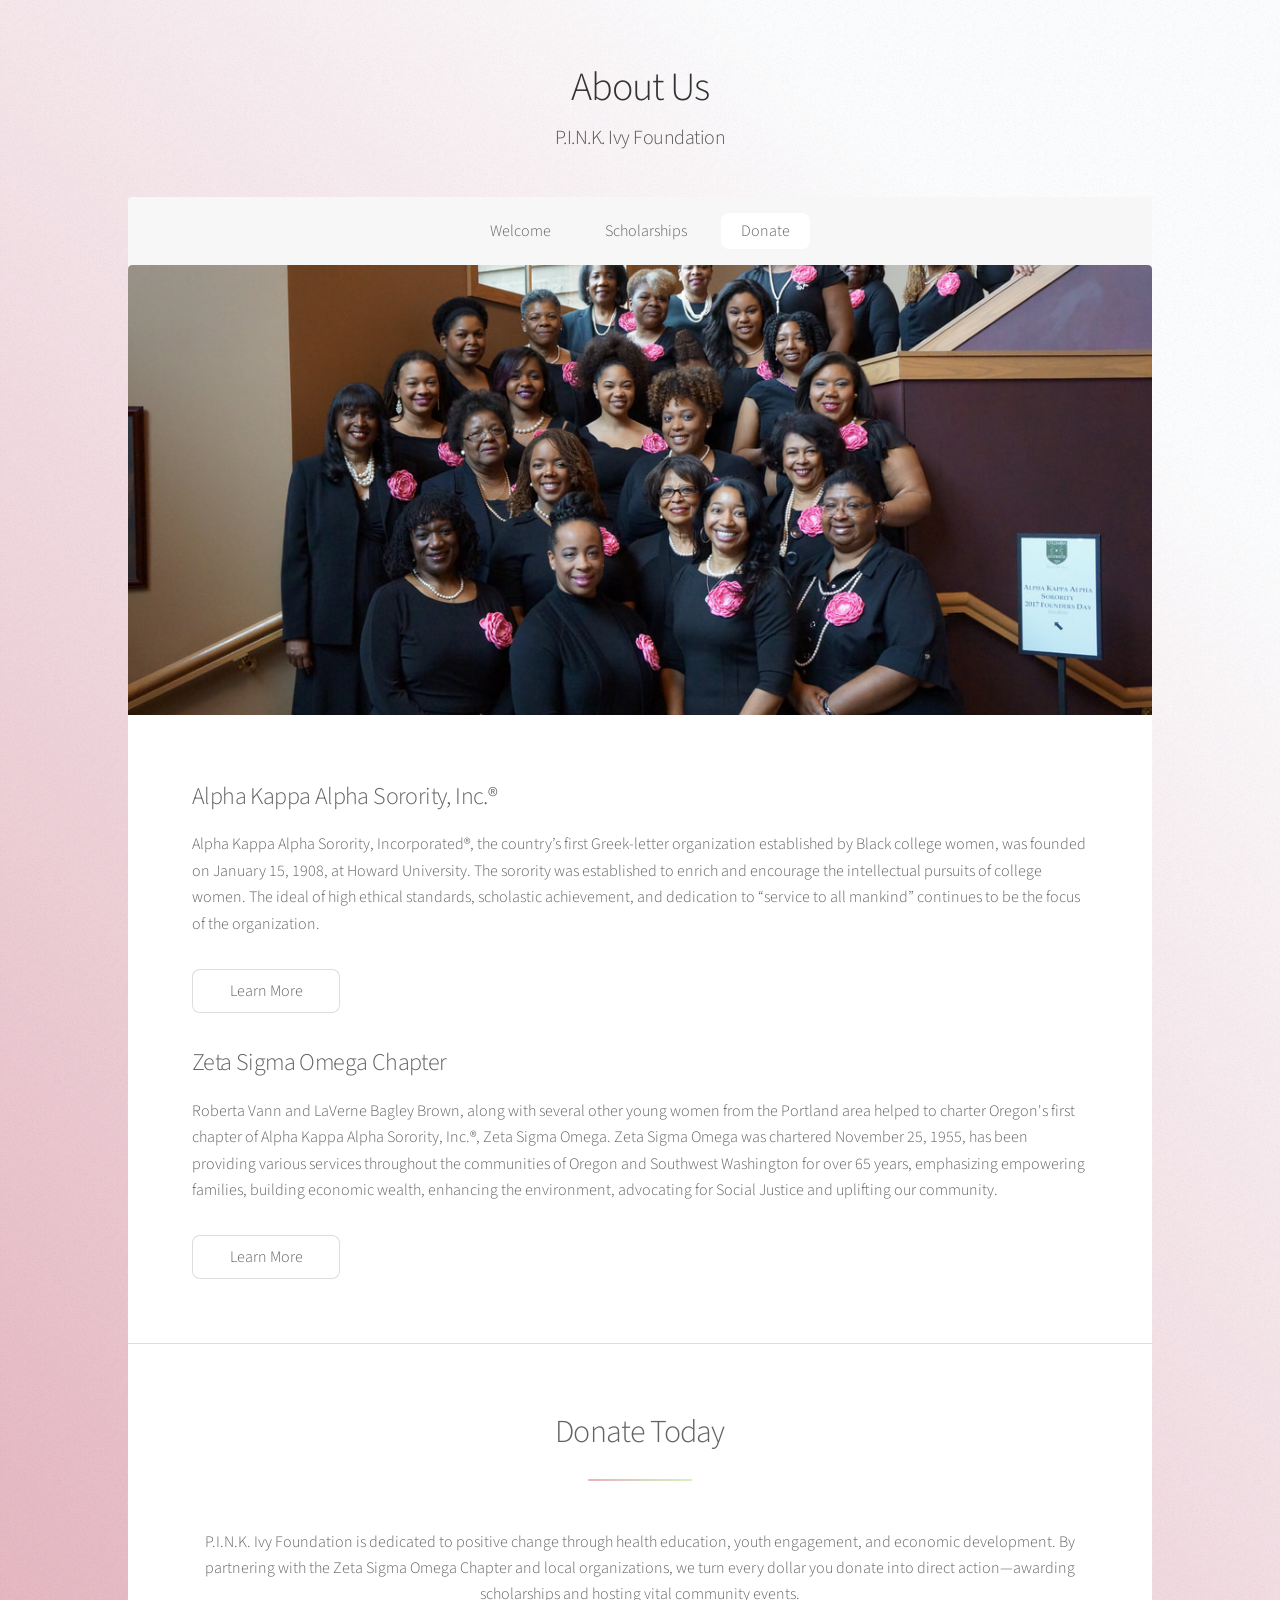
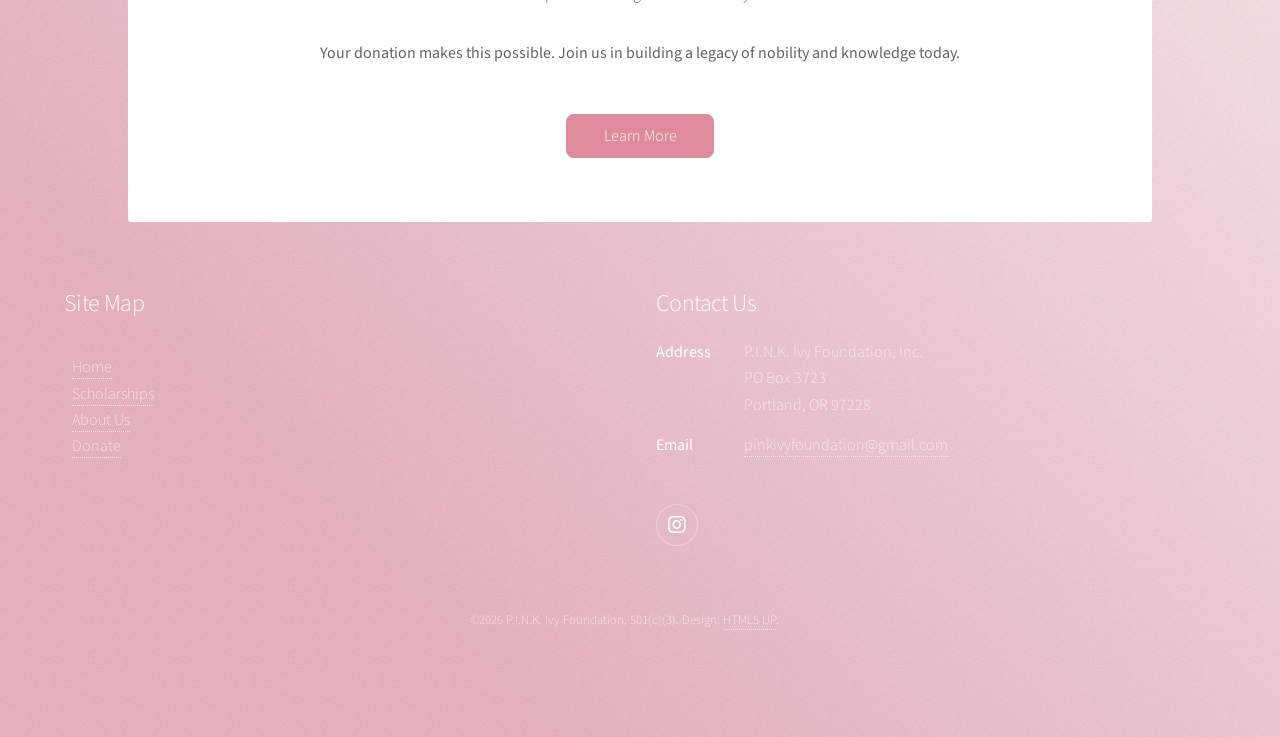
==== about-us.html @ b5491af9 "about us page and formatting" ====
<!DOCTYPE HTML>
<!--
	Stellar by HTML5 UP
	html5up.net | @ajlkn
	Free for personal and commercial use under the CCA 3.0 license (html5up.net/license)
-->
<html>
	<head>
		<title>About Us</title>
		<meta charset="utf-8" />
		<meta name="viewport" content="width=device-width, initial-scale=1, user-scalable=no" />
		<link rel="stylesheet" href="assets/css/main.css" />
		<noscript><link rel="stylesheet" href="assets/css/noscript.css" /></noscript>
	</head>
	<body class="is-preload">

		<!-- Wrapper -->
			<div id="wrapper">

				<!-- Header -->
					<header id="header">
						<h1>About Us</h1>
						<p>P.I.N.K. Ivy Foundation</p>
					</header>
					<!-- Nav -->
					<nav id="nav">
						<ul>
							<li><a href="index.html" class="active">Welcome</a></li>
							<li><a href="scholarships.html">Scholarships</a></li>
							<li><a href="#cta">Donate</a></li>
						</ul>
					</nav>

				<!-- Main -->
					<div id="main">

						<!-- Content -->
							<section id="content" class="main">
								<span class="image main"><img src="images/aka-founders-day-2017_2_orig.jpg" alt="" /></span>
								<h2>Alpha Kappa Alpha Sorority, Inc.&#174;</h2>
								<p>Alpha Kappa Alpha Sorority, Incorporated&#174;, the country’s first Greek-letter organization 
									established by Black college women, was founded on January 15, 1908, at Howard University. 
									The sorority was established to enrich and encourage the intellectual pursuits of college women. 
									The ideal of high ethical standards, scholastic achievement, and dedication to 
									“service to all mankind” continues to be the focus of the organization.</p>
									<ul class="actions">
										<li><a href="https://aka1908.com/" class="button">Learn More</a></li>
									</ul>
								<h2>Zeta Sigma Omega Chapter</h2>
								<p>Roberta Vann and LaVerne Bagley Brown, along with several other young women from the Portland 
									area helped to charter Oregon's first chapter of Alpha Kappa Alpha Sorority, Inc.&#174;, 
									Zeta Sigma Omega. Zeta Sigma Omega was chartered November 25, 1955, has been providing 
									various services throughout the communities of Oregon and Southwest Washington for over 
									65 years, emphasizing empowering families, building economic wealth, enhancing the environment, 
									advocating for Social Justice and uplifting our community.</p>
								<ul class="actions">
										<li><a href="https://www.zso1955aka.org/" class="button">Learn More</a></li>
									</ul>
								<!-- <hr> -->
					<!-- Meet our team -->
								<!-- <h2>Meet our Team</h2> -->
								<!-- <ul class="statistics">
									<li class="style1">
										<span class="icon solid fa-code-branch"></span>
										<strong>5,120</strong> Etiam
									</li>
									<li class="style2">
										<span class="icon fa-folder-open"></span>
										<strong>8,192</strong> Magna
									</li>
									<li class="style3">
										<span class="icon solid fa-signal"></span>
										<strong>2,048</strong> Tempus
									</li>
									<li class="style4">
										<span class="icon solid fa-laptop"></span>
										<strong>4,096</strong> Aliquam
									</li>
									<li class="style5">
										<span class="icon fa-gem"></span>
										<strong>1,024</strong> Nullam
									</li>
								</ul> -->
							</section>
					<!-- Support Us -->
							<section id="cta" class="main special">
								<header class="major">
									<h2>Donate Today</h2>
								</header>
								<p>P.I.N.K. Ivy Foundation is dedicated to positive change through health education, youth engagement, and economic development. 
									By partnering with the Zeta Sigma Omega Chapter and local organizations, we turn every dollar you donate into direct 
									action—awarding scholarships and hosting vital community events.</p>
								<p><strong>Your donation makes this possible. Join us in building a legacy of nobility and knowledge today.</strong></p>
								<footer class="major">
									<ul class="actions special">
										<li><a href="https://www.zeffy.com/en-US/donation-form/rooted-in-portland-transforming-a-community" class="button primary">Learn More</a></li>
									</ul>
								</footer>
							</section>

					</div>	
					</div>
					

				<!-- Footer -->
					<footer id="footer">
						<section>
							<h2>Site Map</h2>
							<p></p>
							<ul style="list-style-type: none; padding: 0;">
								<li><a href="index.html">Home</a></li>
								<li><a href="scholarships.html">Scholarships</a></li>
								<li><a href="about-us.html">About Us</a></li>
								<li><a href="https://www.zeffy.com/en-US/donation-form/rooted-in-portland-transforming-a-community">Donate</a></li>
							</ul>
						</section>
						<section>
							<h2>Contact Us</h2>
							<dl class="alt">
								<dt>Address</dt>
								<dd>P.I.N.K. Ivy Foundation, Inc. 
									<br>PO Box 3723
									<br>Portland, OR 97228</dd>
								<!-- <dt>Phone</dt>
								<dd>(000) 000-0000 x 0000</dd> -->
								<dt>Email</dt>
								<dd><a href="#">pinkivyfoundation@gmail.com</a></dd>
							</dl>
							<ul class="icons">
								<!-- <li><a href="#" class="icon brands fa-facebook-f alt"><span class="label">Facebook</span></a></li> -->
								<li><a href="https://www.instagram.com/zetasigmaomega_akas?igsh=bXQxb3dicHJtZHdw" class="icon brands fa-instagram alt"><span class="label">Instagram</span></a></li>
							</ul>
						</section>
						<p class="copyright">&copy;2026 P.I.N.K. Ivy Foundation, 501(c)(3). Design: <a href="https://html5up.net">HTML5 UP</a>.</p>
					</footer>

			</div>

		<!-- Scripts -->
			<script src="assets/js/jquery.min.js"></script>
			<script src="assets/js/jquery.scrollex.min.js"></script>
			<script src="assets/js/jquery.scrolly.min.js"></script>
			<script src="assets/js/browser.min.js"></script>
			<script src="assets/js/breakpoints.min.js"></script>
			<script src="assets/js/util.js"></script>
			<script src="assets/js/main.js"></script>

	</body>
</html>
---- assets/css/main.css ----
@import url(fontawesome-all.min.css);
@import 'https://fonts.googleapis.com/css?family=Source+Sans+Pro:300,400';

/*
	Stellar by HTML5 UP
	html5up.net | @ajlkn
	Free for personal and commercial use under the CCA 3.0 license (html5up.net/license)
*/

html, body, div, span, applet, object,
iframe, h1, h2, h3, h4, h5, h6, p, blockquote,
pre, a, abbr, acronym, address, big, cite,
code, del, dfn, em, img, ins, kbd, q, s, samp,
small, strike, strong, sub, sup, tt, var, b,
u, i, center, dl, dt, dd, ol, ul, li, fieldset,
form, label, legend, table, caption, tbody,
tfoot, thead, tr, th, td, article, aside,
canvas, details, embed, figure, figcaption,
footer, header, hgroup, menu, nav, output, ruby,
section, summary, time, mark, audio, video {
	margin: 0;
	padding: 0;
	border: 0;
	font-size: 100%;
	font: inherit;
	vertical-align: baseline;}

article, aside, details, figcaption, figure,
footer, header, hgroup, menu, nav, section {
	display: block;}

body {
	line-height: 1;
}

ol, ul {
	list-style: none;
}

blockquote, q {
	quotes: none;
}

	blockquote:before, blockquote:after, q:before, q:after {
		content: '';
		content: none;
	}

table {
	border-collapse: collapse;
	border-spacing: 0;
}

body {
	-webkit-text-size-adjust: none;
}

mark {
	background-color: transparent;
	color: inherit;
}

input::-moz-focus-inner {
	border: 0;
	padding: 0;
}

input, select, textarea {
	-moz-appearance: none;
	-webkit-appearance: none;
	-ms-appearance: none;
	appearance: none;
}

/* Basic */

	@-ms-viewport {
		width: device-width;
	}

	body {
		-ms-overflow-style: scrollbar;
	}

	@media screen and (max-width: 480px) {

		html, body {
			min-width: 320px;
		}

	}

	html {
		box-sizing: border-box;
	}

	*, *:before, *:after {
		box-sizing: inherit;
	}

	body {
		background-color: #d0f4be;
		background-image: url("images/overlay.png"), -moz-linear-gradient(45deg, #e7b1bc 15%, #ffffff 85%);
		background-image: url("images/overlay.png"), -webkit-linear-gradient(45deg, #e7b1bc 15%, #ffffff 85%);
		background-image: url("images/overlay.png"), -ms-linear-gradient(45deg, #e7b1bc 15%, #ffffff 85%);
		background-image: url("images/overlay.png"), linear-gradient(45deg, #e7b1bc 15%, #ffffff 85%);
	}

		body.is-preload *, body.is-preload *:before, body.is-preload *:after {
			-moz-animation: none !important;
			-webkit-animation: none !important;
			-ms-animation: none !important;
			animation: none !important;
			-moz-transition: none !important;
			-webkit-transition: none !important;
			-ms-transition: none !important;
			transition: none !important;
		}

/* Type */

	body {
		background-color: #d0f4be;
		color: rgba(255, 255, 255, 0.65);
	}

	body, input, select, textarea {
		font-family: "Source Sans Pro", Helvetica, sans-serif;
		font-size: 17pt;
		font-weight: 300;
		line-height: 1.65;
	}

		@media screen and (max-width: 1680px) {

			body, input, select, textarea {
				font-size: 14pt;
			}

		}

		@media screen and (max-width: 1280px) {

			body, input, select, textarea {
				font-size: 12pt;
			}

		}

		@media screen and (max-width: 360px) {

			body, input, select, textarea {
				font-size: 11pt;
			}

		}

	a {
		-moz-transition: color 0.2s ease, border-bottom 0.2s ease;
		-webkit-transition: color 0.2s ease, border-bottom 0.2s ease;
		-ms-transition: color 0.2s ease, border-bottom 0.2s ease;
		transition: color 0.2s ease, border-bottom 0.2s ease;
		text-decoration: none;
		border-bottom: dotted 1px;
		color: inherit;
	}

		a:hover {
			border-bottom-color: transparent;
		}

	strong, b {
		font-weight: 400;
	}

	em, i {
		font-style: italic;
	}

	p {
		margin: 0 0 2em 0;
	}

		p.content {
			-moz-columns: 20em 2;
			-webkit-columns: 20em 2;
			-ms-columns: 20em 2;
			columns: 20em 2;
			-moz-column-gap: 2em;
			-webkit-column-gap: 2em;
			-ms-column-gap: 2em;
			column-gap: 2em;
			text-align: justify;
		}

	h1, h2, h3, h4, h5, h6 {
		font-weight: 300;
		line-height: 1.5;
		margin: 0 0 0.7em 0;
		letter-spacing: -0.025em;
	}

		h1 a, h2 a, h3 a, h4 a, h5 a, h6 a {
			color: inherit;
			text-decoration: none;
		}

	h1 {
		font-size: 2.5em;
		line-height: 1.2;
	}

	h2 {
		font-size: 1.5em;
	}

	h3 {
		font-size: 1.25em;
	}

	h4 {
		font-size: 1.1em;
	}

	h5 {
		font-size: 0.9em;
	}

	h6 {
		font-size: 0.7em;
	}

	@media screen and (max-width: 736px) {

		h1 {
			font-size: 2em;
		}

	}

	sub {
		font-size: 0.8em;
		position: relative;
		top: 0.5em;
	}

	sup {
		font-size: 0.8em;
		position: relative;
		top: -0.5em;
	}

	blockquote {
		border-left: solid 4px;
		font-style: italic;
		margin: 0 0 2em 0;
		padding: 0.5em 0 0.5em 2em;
	}

	code {
		border-radius: 8px;
		border: solid 1px;
		font-family: "Courier New", monospace;
		font-size: 0.9em;
		margin: 0 0.25em;
		padding: 0.25em 0.65em;
	}

	pre {
		-webkit-overflow-scrolling: touch;
		font-family: "Courier New", monospace;
		font-size: 0.9em;
		margin: 0 0 2em 0;
	}

		pre code {
			display: block;
			line-height: 1.75;
			padding: 1em 1.5em;
			overflow-x: auto;
		}

	hr {
		border: 0;
		border-bottom: solid 1px;
		margin: 2em 0;
	}

		hr.major {
			margin: 3em 0;
		}

	.align-left {
		text-align: left;
	}

	.align-center {
		text-align: center;
	}

	.align-right {
		text-align: right;
	}

	input, select, textarea {
		color: #ffffff;
	}

	a:hover {
		color: #ffffff;
	}

	strong, b {
		color: #ffffff;
	}

	h1, h2, h3, h4, h5, h6 {
		color: #ffffff;
	}

	blockquote {
		border-left-color: rgba(255, 255, 255, 0.35);
	}

	code {
		background: rgba(255, 255, 255, 0.075);
		border-color: rgba(255, 255, 255, 0.35);
	}

	hr {
		border-bottom-color: rgba(255, 255, 255, 0.35);
	}

/* Row */

	.row {
    display: flex;
    flex-wrap: wrap;
    box-sizing: border-box;
    align-items: flex-start;
    margin-top: -2em; /* Offsets padding */
	text-align: left;
	}

	.col-6 {
    width: 50%;
    padding: 2em 0 0 2em; /* Standard Stellar gutter */
		}

		/* Mobile responsive: stack columns on smaller screens */
		@media screen and (max-width: 980px) {
			.col-12-medium {
				width: 100%;
				padding-left: 0;
			}
		}

		/* Optional: To make the list match the clean look in your screenshot */
		.col-6 ul {
			list-style: disc;
			margin-left: 1.5em;
			margin-top: 1em;
		}

		.row > * {
			box-sizing: border-box;
		}

		.row.gtr-uniform > * > :last-child {
			margin-bottom: 0;
		}

		.row.aln-left {
			justify-content: flex-start;
		}

		.row.aln-center {
			justify-content: center;
		}

		.row.aln-right {
			justify-content: flex-end;
		}

		.row.aln-top {
			align-items: flex-start;
		}

		.row.aln-middle {
			align-items: center;
		}

		.row.aln-bottom {
			align-items: flex-end;
		}

		.row > .imp {
			order: -1;
		}

		.row > .col-1 {
			width: 8.33333%;
		}

		.row > .off-1 {
			margin-left: 8.33333%;
		}

		.row > .col-2 {
			width: 16.66667%;
		}

		.row > .off-2 {
			margin-left: 16.66667%;
		}

		.row > .col-3 {
			width: 25%;
		}

		.row > .off-3 {
			margin-left: 25%;
		}

		.row > .col-4 {
			width: 33.33333%;
		}

		.row > .off-4 {
			margin-left: 33.33333%;
		}

		.row > .col-5 {
			width: 41.66667%;
		}

		.row > .off-5 {
			margin-left: 41.66667%;
		}

		.row > .col-6 {
			width: 50%;
		}

		.row > .off-6 {
			margin-left: 50%;
		}

		.row > .col-7 {
			width: 58.33333%;
		}

		.row > .off-7 {
			margin-left: 58.33333%;
		}

		.row > .col-8 {
			width: 66.66667%;
		}

		.row > .off-8 {
			margin-left: 66.66667%;
		}

		.row > .col-9 {
			width: 75%;
		}

		.row > .off-9 {
			margin-left: 75%;
		}

		.row > .col-10 {
			width: 83.33333%;
		}

		.row > .off-10 {
			margin-left: 83.33333%;
		}

		.row > .col-11 {
			width: 91.66667%;
		}

		.row > .off-11 {
			margin-left: 91.66667%;
		}

		.row > .col-12 {
			width: 100%;
		}

		.row > .off-12 {
			margin-left: 100%;
		}

		.row.gtr-0 {
			margin-top: 0;
			margin-left: 0em;
		}

			.row.gtr-0 > * {
				padding: 0 0 0 0em;
			}

			.row.gtr-0.gtr-uniform {
				margin-top: 0em;
			}

				.row.gtr-0.gtr-uniform > * {
					padding-top: 0em;
				}

		.row.gtr-25 {
			margin-top: 0;
			margin-left: -0.375em;
		}

			.row.gtr-25 > * {
				padding: 0 0 0 0.375em;
			}

			.row.gtr-25.gtr-uniform {
				margin-top: -0.375em;
			}

				.row.gtr-25.gtr-uniform > * {
					padding-top: 0.375em;
				}

		.row.gtr-50 {
			margin-top: 0;
			margin-left: -0.75em;
		}

			.row.gtr-50 > * {
				padding: 0 0 0 0.75em;
			}

			.row.gtr-50.gtr-uniform {
				margin-top: -0.75em;
			}

				.row.gtr-50.gtr-uniform > * {
					padding-top: 0.75em;
				}

		.row {
			margin-top: 0;
			margin-left: -1.5em;
		}

			.row > * {
				padding: 0 0 0 1.5em;
			}

			.row.gtr-uniform {
				margin-top: -1.5em;
			}

				.row.gtr-uniform > * {
					padding-top: 1.5em;
				}

		.row.gtr-150 {
			margin-top: 0;
			margin-left: -2.25em;
		}

			.row.gtr-150 > * {
				padding: 0 0 0 2.25em;
			}

			.row.gtr-150.gtr-uniform {
				margin-top: -2.25em;
			}

				.row.gtr-150.gtr-uniform > * {
					padding-top: 2.25em;
				}

		.row.gtr-200 {
			margin-top: 0;
			margin-left: -3em;
		}

			.row.gtr-200 > * {
				padding: 0 0 0 3em;
			}

			.row.gtr-200.gtr-uniform {
				margin-top: -3em;
			}

				.row.gtr-200.gtr-uniform > * {
					padding-top: 3em;
				}

		@media screen and (max-width: 1680px) {

			.row {
				display: flex;
				flex-wrap: wrap;
				box-sizing: border-box;
				align-items: stretch;
			}

				.row > * {
					box-sizing: border-box;
				}

				.row.gtr-uniform > * > :last-child {
					margin-bottom: 0;
				}

				.row.aln-left {
					justify-content: flex-start;
				}

				.row.aln-center {
					justify-content: center;
				}

				.row.aln-right {
					justify-content: flex-end;
				}

				.row.aln-top {
					align-items: flex-start;
				}

				.row.aln-middle {
					align-items: center;
				}

				.row.aln-bottom {
					align-items: flex-end;
				}

				.row > .imp-xlarge {
					order: -1;
				}

				.row > .col-1-xlarge {
					width: 8.33333%;
				}

				.row > .off-1-xlarge {
					margin-left: 8.33333%;
				}

				.row > .col-2-xlarge {
					width: 16.66667%;
				}

				.row > .off-2-xlarge {
					margin-left: 16.66667%;
				}

				.row > .col-3-xlarge {
					width: 25%;
				}

				.row > .off-3-xlarge {
					margin-left: 25%;
				}

				.row > .col-4-xlarge {
					width: 33.33333%;
				}

				.row > .off-4-xlarge {
					margin-left: 33.33333%;
				}

				.row > .col-5-xlarge {
					width: 41.66667%;
				}

				.row > .off-5-xlarge {
					margin-left: 41.66667%;
				}

				.row > .col-6-xlarge {
					width: 50%;
				}

				.row > .off-6-xlarge {
					margin-left: 50%;
				}

				.row > .col-7-xlarge {
					width: 58.33333%;
				}

				.row > .off-7-xlarge {
					margin-left: 58.33333%;
				}

				.row > .col-8-xlarge {
					width: 66.66667%;
				}

				.row > .off-8-xlarge {
					margin-left: 66.66667%;
				}

				.row > .col-9-xlarge {
					width: 75%;
				}

				.row > .off-9-xlarge {
					margin-left: 75%;
				}

				.row > .col-10-xlarge {
					width: 83.33333%;
				}

				.row > .off-10-xlarge {
					margin-left: 83.33333%;
				}

				.row > .col-11-xlarge {
					width: 91.66667%;
				}

				.row > .off-11-xlarge {
					margin-left: 91.66667%;
				}

				.row > .col-12-xlarge {
					width: 100%;
				}

				.row > .off-12-xlarge {
					margin-left: 100%;
				}

				.row.gtr-0 {
					margin-top: 0;
					margin-left: 0em;
				}

					.row.gtr-0 > * {
						padding: 0 0 0 0em;
					}

					.row.gtr-0.gtr-uniform {
						margin-top: 0em;
					}

						.row.gtr-0.gtr-uniform > * {
							padding-top: 0em;
						}

				.row.gtr-25 {
					margin-top: 0;
					margin-left: -0.375em;
				}

					.row.gtr-25 > * {
						padding: 0 0 0 0.375em;
					}

					.row.gtr-25.gtr-uniform {
						margin-top: -0.375em;
					}

						.row.gtr-25.gtr-uniform > * {
							padding-top: 0.375em;
						}

				.row.gtr-50 {
					margin-top: 0;
					margin-left: -0.75em;
				}

					.row.gtr-50 > * {
						padding: 0 0 0 0.75em;
					}

					.row.gtr-50.gtr-uniform {
						margin-top: -0.75em;
					}

						.row.gtr-50.gtr-uniform > * {
							padding-top: 0.75em;
						}

				.row {
					margin-top: 0;
					margin-left: -1.5em;
				}

					.row > * {
						padding: 0 0 0 1.5em;
					}

					.row.gtr-uniform {
						margin-top: -1.5em;
					}

						.row.gtr-uniform > * {
							padding-top: 1.5em;
						}

				.row.gtr-150 {
					margin-top: 0;
					margin-left: -2.25em;
				}

					.row.gtr-150 > * {
						padding: 0 0 0 2.25em;
					}

					.row.gtr-150.gtr-uniform {
						margin-top: -2.25em;
					}

						.row.gtr-150.gtr-uniform > * {
							padding-top: 2.25em;
						}

				.row.gtr-200 {
					margin-top: 0;
					margin-left: -3em;
				}

					.row.gtr-200 > * {
						padding: 0 0 0 3em;
					}

					.row.gtr-200.gtr-uniform {
						margin-top: -3em;
					}

						.row.gtr-200.gtr-uniform > * {
							padding-top: 3em;
						}

		}

		@media screen and (max-width: 1280px) {

			.row {
				display: flex;
				flex-wrap: wrap;
				box-sizing: border-box;
				align-items: stretch;
			}

				.row > * {
					box-sizing: border-box;
				}

				.row.gtr-uniform > * > :last-child {
					margin-bottom: 0;
				}

				.row.aln-left {
					justify-content: flex-start;
				}

				.row.aln-center {
					justify-content: center;
				}

				.row.aln-right {
					justify-content: flex-end;
				}

				.row.aln-top {
					align-items: flex-start;
				}

				.row.aln-middle {
					align-items: center;
				}

				.row.aln-bottom {
					align-items: flex-end;
				}

				.row > .imp-large {
					order: -1;
				}

				.row > .col-1-large {
					width: 8.33333%;
				}

				.row > .off-1-large {
					margin-left: 8.33333%;
				}

				.row > .col-2-large {
					width: 16.66667%;
				}

				.row > .off-2-large {
					margin-left: 16.66667%;
				}

				.row > .col-3-large {
					width: 25%;
				}

				.row > .off-3-large {
					margin-left: 25%;
				}

				.row > .col-4-large {
					width: 33.33333%;
				}

				.row > .off-4-large {
					margin-left: 33.33333%;
				}

				.row > .col-5-large {
					width: 41.66667%;
				}

				.row > .off-5-large {
					margin-left: 41.66667%;
				}

				.row > .col-6-large {
					width: 50%;
				}

				.row > .off-6-large {
					margin-left: 50%;
				}

				.row > .col-7-large {
					width: 58.33333%;
				}

				.row > .off-7-large {
					margin-left: 58.33333%;
				}

				.row > .col-8-large {
					width: 66.66667%;
				}

				.row > .off-8-large {
					margin-left: 66.66667%;
				}

				.row > .col-9-large {
					width: 75%;
				}

				.row > .off-9-large {
					margin-left: 75%;
				}

				.row > .col-10-large {
					width: 83.33333%;
				}

				.row > .off-10-large {
					margin-left: 83.33333%;
				}

				.row > .col-11-large {
					width: 91.66667%;
				}

				.row > .off-11-large {
					margin-left: 91.66667%;
				}

				.row > .col-12-large {
					width: 100%;
				}

				.row > .off-12-large {
					margin-left: 100%;
				}

				.row.gtr-0 {
					margin-top: 0;
					margin-left: 0em;
				}

					.row.gtr-0 > * {
						padding: 0 0 0 0em;
					}

					.row.gtr-0.gtr-uniform {
						margin-top: 0em;
					}

						.row.gtr-0.gtr-uniform > * {
							padding-top: 0em;
						}

				.row.gtr-25 {
					margin-top: 0;
					margin-left: -0.375em;
				}

					.row.gtr-25 > * {
						padding: 0 0 0 0.375em;
					}

					.row.gtr-25.gtr-uniform {
						margin-top: -0.375em;
					}

						.row.gtr-25.gtr-uniform > * {
							padding-top: 0.375em;
						}

				.row.gtr-50 {
					margin-top: 0;
					margin-left: -0.75em;
				}

					.row.gtr-50 > * {
						padding: 0 0 0 0.75em;
					}

					.row.gtr-50.gtr-uniform {
						margin-top: -0.75em;
					}

						.row.gtr-50.gtr-uniform > * {
							padding-top: 0.75em;
						}

				.row {
					margin-top: 0;
					margin-left: -1.5em;
				}

					.row > * {
						padding: 0 0 0 1.5em;
					}

					.row.gtr-uniform {
						margin-top: -1.5em;
					}

						.row.gtr-uniform > * {
							padding-top: 1.5em;
						}

				.row.gtr-150 {
					margin-top: 0;
					margin-left: -2.25em;
				}

					.row.gtr-150 > * {
						padding: 0 0 0 2.25em;
					}

					.row.gtr-150.gtr-uniform {
						margin-top: -2.25em;
					}

						.row.gtr-150.gtr-uniform > * {
							padding-top: 2.25em;
						}

				.row.gtr-200 {
					margin-top: 0;
					margin-left: -3em;
				}

					.row.gtr-200 > * {
						padding: 0 0 0 3em;
					}

					.row.gtr-200.gtr-uniform {
						margin-top: -3em;
					}

						.row.gtr-200.gtr-uniform > * {
							padding-top: 3em;
						}

		}

		@media screen and (max-width: 980px) {

			.row {
				display: flex;
				flex-wrap: wrap;
				box-sizing: border-box;
				align-items: stretch;
			}

				.row > * {
					box-sizing: border-box;
				}

				.row.gtr-uniform > * > :last-child {
					margin-bottom: 0;
				}

				.row.aln-left {
					justify-content: flex-start;
				}

				.row.aln-center {
					justify-content: center;
				}

				.row.aln-right {
					justify-content: flex-end;
				}

				.row.aln-top {
					align-items: flex-start;
				}

				.row.aln-middle {
					align-items: center;
				}

				.row.aln-bottom {
					align-items: flex-end;
				}

				.row > .imp-medium {
					order: -1;
				}

				.row > .col-1-medium {
					width: 8.33333%;
				}

				.row > .off-1-medium {
					margin-left: 8.33333%;
				}

				.row > .col-2-medium {
					width: 16.66667%;
				}

				.row > .off-2-medium {
					margin-left: 16.66667%;
				}

				.row > .col-3-medium {
					width: 25%;
				}

				.row > .off-3-medium {
					margin-left: 25%;
				}

				.row > .col-4-medium {
					width: 33.33333%;
				}

				.row > .off-4-medium {
					margin-left: 33.33333%;
				}

				.row > .col-5-medium {
					width: 41.66667%;
				}

				.row > .off-5-medium {
					margin-left: 41.66667%;
				}

				.row > .col-6-medium {
					width: 50%;
				}

				.row > .off-6-medium {
					margin-left: 50%;
				}

				.row > .col-7-medium {
					width: 58.33333%;
				}

				.row > .off-7-medium {
					margin-left: 58.33333%;
				}

				.row > .col-8-medium {
					width: 66.66667%;
				}

				.row > .off-8-medium {
					margin-left: 66.66667%;
				}

				.row > .col-9-medium {
					width: 75%;
				}

				.row > .off-9-medium {
					margin-left: 75%;
				}

				.row > .col-10-medium {
					width: 83.33333%;
				}

				.row > .off-10-medium {
					margin-left: 83.33333%;
				}

				.row > .col-11-medium {
					width: 91.66667%;
				}

				.row > .off-11-medium {
					margin-left: 91.66667%;
				}

				.row > .col-12-medium {
					width: 100%;
				}

				.row > .off-12-medium {
					margin-left: 100%;
				}

				.row.gtr-0 {
					margin-top: 0;
					margin-left: 0em;
				}

					.row.gtr-0 > * {
						padding: 0 0 0 0em;
					}

					.row.gtr-0.gtr-uniform {
						margin-top: 0em;
					}

						.row.gtr-0.gtr-uniform > * {
							padding-top: 0em;
						}

				.row.gtr-25 {
					margin-top: 0;
					margin-left: -0.375em;
				}

					.row.gtr-25 > * {
						padding: 0 0 0 0.375em;
					}

					.row.gtr-25.gtr-uniform {
						margin-top: -0.375em;
					}

						.row.gtr-25.gtr-uniform > * {
							padding-top: 0.375em;
						}

				.row.gtr-50 {
					margin-top: 0;
					margin-left: -0.75em;
				}

					.row.gtr-50 > * {
						padding: 0 0 0 0.75em;
					}

					.row.gtr-50.gtr-uniform {
						margin-top: -0.75em;
					}

						.row.gtr-50.gtr-uniform > * {
							padding-top: 0.75em;
						}

				.row {
					margin-top: 0;
					margin-left: -1.5em;
				}

					.row > * {
						padding: 0 0 0 1.5em;
					}

					.row.gtr-uniform {
						margin-top: -1.5em;
					}

						.row.gtr-uniform > * {
							padding-top: 1.5em;
						}

				.row.gtr-150 {
					margin-top: 0;
					margin-left: -2.25em;
				}

					.row.gtr-150 > * {
						padding: 0 0 0 2.25em;
					}

					.row.gtr-150.gtr-uniform {
						margin-top: -2.25em;
					}

						.row.gtr-150.gtr-uniform > * {
							padding-top: 2.25em;
						}

				.row.gtr-200 {
					margin-top: 0;
					margin-left: -3em;
				}

					.row.gtr-200 > * {
						padding: 0 0 0 3em;
					}

					.row.gtr-200.gtr-uniform {
						margin-top: -3em;
					}

						.row.gtr-200.gtr-uniform > * {
							padding-top: 3em;
						}

		}

		@media screen and (max-width: 736px) {

			.row {
				display: flex;
				flex-wrap: wrap;
				box-sizing: border-box;
				align-items: stretch;
			}

				.row > * {
					box-sizing: border-box;
				}

				.row.gtr-uniform > * > :last-child {
					margin-bottom: 0;
				}

				.row.aln-left {
					justify-content: flex-start;
				}

				.row.aln-center {
					justify-content: center;
				}

				.row.aln-right {
					justify-content: flex-end;
				}

				.row.aln-top {
					align-items: flex-start;
				}

				.row.aln-middle {
					align-items: center;
				}

				.row.aln-bottom {
					align-items: flex-end;
				}

				.row > .imp-small {
					order: -1;
				}

				.row > .col-1-small {
					width: 8.33333%;
				}

				.row > .off-1-small {
					margin-left: 8.33333%;
				}

				.row > .col-2-small {
					width: 16.66667%;
				}

				.row > .off-2-small {
					margin-left: 16.66667%;
				}

				.row > .col-3-small {
					width: 25%;
				}

				.row > .off-3-small {
					margin-left: 25%;
				}

				.row > .col-4-small {
					width: 33.33333%;
				}

				.row > .off-4-small {
					margin-left: 33.33333%;
				}

				.row > .col-5-small {
					width: 41.66667%;
				}

				.row > .off-5-small {
					margin-left: 41.66667%;
				}

				.row > .col-6-small {
					width: 50%;
				}

				.row > .off-6-small {
					margin-left: 50%;
				}

				.row > .col-7-small {
					width: 58.33333%;
				}

				.row > .off-7-small {
					margin-left: 58.33333%;
				}

				.row > .col-8-small {
					width: 66.66667%;
				}

				.row > .off-8-small {
					margin-left: 66.66667%;
				}

				.row > .col-9-small {
					width: 75%;
				}

				.row > .off-9-small {
					margin-left: 75%;
				}

				.row > .col-10-small {
					width: 83.33333%;
				}

				.row > .off-10-small {
					margin-left: 83.33333%;
				}

				.row > .col-11-small {
					width: 91.66667%;
				}

				.row > .off-11-small {
					margin-left: 91.66667%;
				}

				.row > .col-12-small {
					width: 100%;
				}

				.row > .off-12-small {
					margin-left: 100%;
				}

				.row.gtr-0 {
					margin-top: 0;
					margin-left: 0em;
				}

					.row.gtr-0 > * {
						padding: 0 0 0 0em;
					}

					.row.gtr-0.gtr-uniform {
						margin-top: 0em;
					}

						.row.gtr-0.gtr-uniform > * {
							padding-top: 0em;
						}

				.row.gtr-25 {
					margin-top: 0;
					margin-left: -0.25em;
				}

					.row.gtr-25 > * {
						padding: 0 0 0 0.25em;
					}

					.row.gtr-25.gtr-uniform {
						margin-top: -0.25em;
					}

						.row.gtr-25.gtr-uniform > * {
							padding-top: 0.25em;
						}

				.row.gtr-50 {
					margin-top: 0;
					margin-left: -0.5em;
				}

					.row.gtr-50 > * {
						padding: 0 0 0 0.5em;
					}

					.row.gtr-50.gtr-uniform {
						margin-top: -0.5em;
					}

						.row.gtr-50.gtr-uniform > * {
							padding-top: 0.5em;
						}

				.row {
					margin-top: 0;
					margin-left: -1em;
				}

					.row > * {
						padding: 0 0 0 1em;
					}

					.row.gtr-uniform {
						margin-top: -1em;
					}

						.row.gtr-uniform > * {
							padding-top: 1em;
						}

				.row.gtr-150 {
					margin-top: 0;
					margin-left: -1.5em;
				}

					.row.gtr-150 > * {
						padding: 0 0 0 1.5em;
					}

					.row.gtr-150.gtr-uniform {
						margin-top: -1.5em;
					}

						.row.gtr-150.gtr-uniform > * {
							padding-top: 1.5em;
						}

				.row.gtr-200 {
					margin-top: 0;
					margin-left: -2em;
				}

					.row.gtr-200 > * {
						padding: 0 0 0 2em;
					}

					.row.gtr-200.gtr-uniform {
						margin-top: -2em;
					}

						.row.gtr-200.gtr-uniform > * {
							padding-top: 2em;
						}

		}

		@media screen and (max-width: 480px) {

			.row {
				display: flex;
				flex-wrap: wrap;
				box-sizing: border-box;
				align-items: stretch;
			}

				.row > * {
					box-sizing: border-box;
				}

				.row.gtr-uniform > * > :last-child {
					margin-bottom: 0;
				}

				.row.aln-left {
					justify-content: flex-start;
				}

				.row.aln-center {
					justify-content: center;
				}

				.row.aln-right {
					justify-content: flex-end;
				}

				.row.aln-top {
					align-items: flex-start;
				}

				.row.aln-middle {
					align-items: center;
				}

				.row.aln-bottom {
					align-items: flex-end;
				}

				.row > .imp-xsmall {
					order: -1;
				}

				.row > .col-1-xsmall {
					width: 8.33333%;
				}

				.row > .off-1-xsmall {
					margin-left: 8.33333%;
				}

				.row > .col-2-xsmall {
					width: 16.66667%;
				}

				.row > .off-2-xsmall {
					margin-left: 16.66667%;
				}

				.row > .col-3-xsmall {
					width: 25%;
				}

				.row > .off-3-xsmall {
					margin-left: 25%;
				}

				.row > .col-4-xsmall {
					width: 33.33333%;
				}

				.row > .off-4-xsmall {
					margin-left: 33.33333%;
				}

				.row > .col-5-xsmall {
					width: 41.66667%;
				}

				.row > .off-5-xsmall {
					margin-left: 41.66667%;
				}

				.row > .col-6-xsmall {
					width: 50%;
				}

				.row > .off-6-xsmall {
					margin-left: 50%;
				}

				.row > .col-7-xsmall {
					width: 58.33333%;
				}

				.row > .off-7-xsmall {
					margin-left: 58.33333%;
				}

				.row > .col-8-xsmall {
					width: 66.66667%;
				}

				.row > .off-8-xsmall {
					margin-left: 66.66667%;
				}

				.row > .col-9-xsmall {
					width: 75%;
				}

				.row > .off-9-xsmall {
					margin-left: 75%;
				}

				.row > .col-10-xsmall {
					width: 83.33333%;
				}

				.row > .off-10-xsmall {
					margin-left: 83.33333%;
				}

				.row > .col-11-xsmall {
					width: 91.66667%;
				}

				.row > .off-11-xsmall {
					margin-left: 91.66667%;
				}

				.row > .col-12-xsmall {
					width: 100%;
				}

				.row > .off-12-xsmall {
					margin-left: 100%;
				}

				.row.gtr-0 {
					margin-top: 0;
					margin-left: 0em;
				}

					.row.gtr-0 > * {
						padding: 0 0 0 0em;
					}

					.row.gtr-0.gtr-uniform {
						margin-top: 0em;
					}

						.row.gtr-0.gtr-uniform > * {
							padding-top: 0em;
						}

				.row.gtr-25 {
					margin-top: 0;
					margin-left: -0.3125em;
				}

					.row.gtr-25 > * {
						padding: 0 0 0 0.3125em;
					}

					.row.gtr-25.gtr-uniform {
						margin-top: -0.3125em;
					}

						.row.gtr-25.gtr-uniform > * {
							padding-top: 0.3125em;
						}

				.row.gtr-50 {
					margin-top: 0;
					margin-left: -0.625em;
				}

					.row.gtr-50 > * {
						padding: 0 0 0 0.625em;
					}

					.row.gtr-50.gtr-uniform {
						margin-top: -0.625em;
					}

						.row.gtr-50.gtr-uniform > * {
							padding-top: 0.625em;
						}

				.row {
					margin-top: 0;
					margin-left: -1.25em;
				}

					.row > * {
						padding: 0 0 0 1.25em;
					}

					.row.gtr-uniform {
						margin-top: -1.25em;
					}

						.row.gtr-uniform > * {
							padding-top: 1.25em;
						}

				.row.gtr-150 {
					margin-top: 0;
					margin-left: -1.875em;
				}

					.row.gtr-150 > * {
						padding: 0 0 0 1.875em;
					}

					.row.gtr-150.gtr-uniform {
						margin-top: -1.875em;
					}

						.row.gtr-150.gtr-uniform > * {
							padding-top: 1.875em;
						}

				.row.gtr-200 {
					margin-top: 0;
					margin-left: -2.5em;
				}

					.row.gtr-200 > * {
						padding: 0 0 0 2.5em;
					}

					.row.gtr-200.gtr-uniform {
						margin-top: -2.5em;
					}

						.row.gtr-200.gtr-uniform > * {
							padding-top: 2.5em;
						}

		}

/* Box */

	.box {
		border-radius: 8px;
		border: solid;
		margin-bottom: 2em;
		padding: 1.5em;
	}

		.box > :last-child,
		.box > :last-child > :last-child,
		.box > :last-child > :last-child > :last-child {
			margin-bottom: 0;
		}

		.box.alt {
			border: 0;
			border-radius: 0;
			padding: 0;
		}

	.box {
		border-color: rgba(255, 255, 255, 0.35);
	}

/* Button */

	input[type="submit"],
	input[type="reset"],
	input[type="button"],
	button,
	.button {
		-moz-appearance: none;
		-webkit-appearance: none;
		-ms-appearance: none;
		appearance: none;
		-moz-transition: background-color 0.2s ease-in-out, color 0.2s ease-in-out;
		-webkit-transition: background-color 0.2s ease-in-out, color 0.2s ease-in-out;
		-ms-transition: background-color 0.2s ease-in-out, color 0.2s ease-in-out;
		transition: background-color 0.2s ease-in-out, color 0.2s ease-in-out;
		border-radius: 8px;
		border: 0;
		cursor: pointer;
		display: inline-block;
		font-weight: 300;
		height: 2.75em;
		line-height: 2.75em;
		min-width: 9.25em;
		padding: 0 1.5em;
		text-align: center;
		text-decoration: none;
		white-space: nowrap;
	}

		input[type="submit"].icon,
		input[type="reset"].icon,
		input[type="button"].icon,
		button.icon,
		.button.icon {
			padding-left: 1.35em;
		}

			input[type="submit"].icon:before,
			input[type="reset"].icon:before,
			input[type="button"].icon:before,
			button.icon:before,
			.button.icon:before {
				margin-right: 0.5em;
			}

		input[type="submit"].fit,
		input[type="reset"].fit,
		input[type="button"].fit,
		button.fit,
		.button.fit {
			width: 100%;
		}

		input[type="submit"].small,
		input[type="reset"].small,
		input[type="button"].small,
		button.small,
		.button.small {
			font-size: 0.8em;
		}

		input[type="submit"].large,
		input[type="reset"].large,
		input[type="button"].large,
		button.large,
		.button.large {
			font-size: 1.35em;
		}

		input[type="submit"].disabled, input[type="submit"]:disabled,
		input[type="reset"].disabled,
		input[type="reset"]:disabled,
		input[type="button"].disabled,
		input[type="button"]:disabled,
		button.disabled,
		button:disabled,
		.button.disabled,
		.button:disabled {
			pointer-events: none;
			opacity: 0.25;
		}

		@media screen and (max-width: 736px) {

			input[type="submit"],
			input[type="reset"],
			input[type="button"],
			button,
			.button {
				min-width: 0;
			}

		}

	input[type="submit"],
	input[type="reset"],
	input[type="button"],
	button,
	.button {
		background-color: transparent;
		box-shadow: inset 0 0 0 1px rgba(255, 255, 255, 0.35);
		color: #ffffff !important;
	}

		input[type="submit"]:hover,
		input[type="reset"]:hover,
		input[type="button"]:hover,
		button:hover,
		.button:hover {
			background-color: rgba(255, 255, 255, 0.075);
		}

		input[type="submit"]:active,
		input[type="reset"]:active,
		input[type="button"]:active,
		button:active,
		.button:active {
			background-color: rgba(255, 255, 255, 0.2);
		}

		input[type="submit"].icon:before,
		input[type="reset"].icon:before,
		input[type="button"].icon:before,
		button.icon:before,
		.button.icon:before {
			color: rgba(255, 255, 255, 0.5);
		}

		input[type="submit"].primary,
		input[type="reset"].primary,
		input[type="button"].primary,
		button.primary,
		.button.primary {
			background-color: #e08b9c;
			color: #ffffff !important;
			box-shadow: none;
		}

			input[type="submit"].primary:hover,
			input[type="reset"].primary:hover,
			input[type="button"].primary:hover,
			button.primary:hover,
			.button.primary:hover {
				background-color: #e7b1bc;
			}

			input[type="submit"].primary:active,
			input[type="reset"].primary:active,
			input[type="button"].primary:active,
			button.primary:active,
			.button.primary:active {
				background-color: #e7b1bc;
			}

			input[type="submit"].primary.icon:before,
			input[type="reset"].primary.icon:before,
			input[type="button"].primary.icon:before,
			button.primary.icon:before,
			.button.primary.icon:before {
				color: #ffffff !important;
			}

/* Form */

	form {
		margin: 0 0 2em 0;
	}

	label {
		display: block;
		font-size: 0.9em;
		font-weight: 400;
		margin: 0 0 1em 0;
	}

	input[type="text"],
	input[type="password"],
	input[type="email"],
	select,
	textarea {
		-moz-appearance: none;
		-webkit-appearance: none;
		-ms-appearance: none;
		appearance: none;
		border-radius: 8px;
		border: solid 1px;
		color: inherit;
		display: block;
		outline: 0;
		padding: 0 1em;
		text-decoration: none;
		width: 100%;
	}

		input[type="text"]:invalid,
		input[type="password"]:invalid,
		input[type="email"]:invalid,
		select:invalid,
		textarea:invalid {
			box-shadow: none;
		}

	select {
		background-size: 1.25rem;
		background-repeat: no-repeat;
		background-position: calc(100% - 1rem) center;
		height: 2.75em;
		padding-right: 2.75em;
		text-overflow: ellipsis;
	}

		select:focus::-ms-value {
			background-color: transparent;
		}

		select::-ms-expand {
			display: none;
		}

	input[type="text"],
	input[type="password"],
	input[type="email"],
	select {
		height: 2.75em;
	}

	textarea {
		padding: 0.75em 1em;
	}

	input[type="checkbox"],
	input[type="radio"] {
		-moz-appearance: none;
		-webkit-appearance: none;
		-ms-appearance: none;
		appearance: none;
		display: block;
		float: left;
		margin-right: -2em;
		opacity: 0;
		width: 1em;
		z-index: -1;
	}

		input[type="checkbox"] + label,
		input[type="radio"] + label {
			text-decoration: none;
			cursor: pointer;
			display: inline-block;
			font-size: 1em;
			font-weight: 300;
			padding-left: 2.4em;
			padding-right: 0.75em;
			position: relative;
		}

			input[type="checkbox"] + label:before,
			input[type="radio"] + label:before {
				-moz-osx-font-smoothing: grayscale;
				-webkit-font-smoothing: antialiased;
				display: inline-block;
				font-style: normal;
				font-variant: normal;
				text-rendering: auto;
				line-height: 1;
				text-transform: none !important;
				font-family: 'Font Awesome 5 Free';
				font-weight: 900;
			}

			input[type="checkbox"] + label:before,
			input[type="radio"] + label:before {
				border-radius: 8px;
				border: solid 1px;
				content: '';
				display: inline-block;
				font-size: 0.8em;
				height: 2.0625em;
				left: 0;
				line-height: 2.0625em;
				position: absolute;
				text-align: center;
				top: 0;
				width: 2.0625em;
			}

		input[type="checkbox"]:checked + label:before,
		input[type="radio"]:checked + label:before {
			content: '\f00c';
		}

	input[type="checkbox"] + label:before {
		border-radius: 8px;
	}

	input[type="radio"] + label:before {
		border-radius: 100%;
	}

	::-webkit-input-placeholder {
		opacity: 1.0;
	}

	:-moz-placeholder {
		opacity: 1.0;
	}

	::-moz-placeholder {
		opacity: 1.0;
	}

	:-ms-input-placeholder {
		opacity: 1.0;
	}

	label {
		color: #ffffff;
	}

	input[type="text"],
	input[type="password"],
	input[type="email"],
	select,
	textarea {
		background-color: rgba(255, 255, 255, 0.075);
		border-color: rgba(255, 255, 255, 0.35);
	}

		input[type="text"]:focus,
		input[type="password"]:focus,
		input[type="email"]:focus,
		select:focus,
		textarea:focus {
			border-color: #8cc9f0;
			box-shadow: 0 0 0 1px #8cc9f0;
		}

	select {
		background-image: url("data:image/svg+xml;charset=utf8,%3Csvg xmlns='http://www.w3.org/2000/svg' width='40' height='40' preserveAspectRatio='none' viewBox='0 0 40 40'%3E%3Cpath d='M9.4,12.3l10.4,10.4l10.4-10.4c0.2-0.2,0.5-0.4,0.9-0.4c0.3,0,0.6,0.1,0.9,0.4l3.3,3.3c0.2,0.2,0.4,0.5,0.4,0.9 c0,0.4-0.1,0.6-0.4,0.9L20.7,31.9c-0.2,0.2-0.5,0.4-0.9,0.4c-0.3,0-0.6-0.1-0.9-0.4L4.3,17.3c-0.2-0.2-0.4-0.5-0.4-0.9 c0-0.4,0.1-0.6,0.4-0.9l3.3-3.3c0.2-0.2,0.5-0.4,0.9-0.4S9.1,12.1,9.4,12.3z' fill='rgba(255, 255, 255, 0.35)' /%3E%3C/svg%3E");
	}

		select option {
			color: #ffffff;
			background: #935d8c;
		}

	input[type="checkbox"] + label,
	input[type="radio"] + label {
		color: rgba(255, 255, 255, 0.65);
	}

		input[type="checkbox"] + label:before,
		input[type="radio"] + label:before {
			background: rgba(255, 255, 255, 0.075);
			border-color: rgba(255, 255, 255, 0.35);
		}

	input[type="checkbox"]:checked + label:before,
	input[type="radio"]:checked + label:before {
		background-color: #ffffff;
		border-color: #ffffff;
		color: #935d8c;
	}

	input[type="checkbox"]:focus + label:before,
	input[type="radio"]:focus + label:before {
		border-color: #8cc9f0;
		box-shadow: 0 0 0 1px #8cc9f0;
	}

	::-webkit-input-placeholder {
		color: rgba(255, 255, 255, 0.5) !important;
	}

	:-moz-placeholder {
		color: rgba(255, 255, 255, 0.5) !important;
	}

	::-moz-placeholder {
		color: rgba(255, 255, 255, 0.5) !important;
	}

	:-ms-input-placeholder {
		color: rgba(255, 255, 255, 0.5) !important;
	}

	.formerize-placeholder {
		color: rgba(255, 255, 255, 0.5) !important;
	}

/* Icon */

	.icon {
		text-decoration: none;
		-moz-transition: background-color 0.2s ease-in-out, color 0.2s ease-in-out;
		-webkit-transition: background-color 0.2s ease-in-out, color 0.2s ease-in-out;
		-ms-transition: background-color 0.2s ease-in-out, color 0.2s ease-in-out;
		transition: background-color 0.2s ease-in-out, color 0.2s ease-in-out;
		border-bottom: none;
		position: relative;
	}

		.icon:before {
			-moz-osx-font-smoothing: grayscale;
			-webkit-font-smoothing: antialiased;
			display: inline-block;
			font-style: normal;
			font-variant: normal;
			text-rendering: auto;
			line-height: 1;
			text-transform: none !important;
			font-family: 'Font Awesome 5 Free';
			font-weight: 400;
		}

		.icon > .label {
			display: none;
		}

		.icon:before {
			line-height: solid;
		}

		.icon.solid:before {
			font-weight: 900;
		}

		.icon.brands:before {
			font-family: 'Font Awesome 5 Brands';
		}

		/* Custom Image-based Icon for Stellar */
		.image.major {
			display: inline-block;
			border: solid 1px rgba(255, 255, 255, 0.35); /* Matches Stellar's border */
			border-radius: 100%;
			padding: 0.65em;
			margin: 0 0 2em 0;
		}

		.image.major img {
			display: block;
			width: 2.25em;         /* Matches the original icon width */
			height: 2.25em;        /* Matches the original icon height */
			font-size: 6.25rem;    /* Maintains the scale of the original "Major" icon */
			line-height: 2.2em;
			border-radius: 100%;
			border: solid 1px rgba(255, 255, 255, 0.35);
			object-fit: cover;     /* Ensures the image fills the circle without stretching */
			background-color: #fff; /* Helps non-transparent images look like icons */
		}

		/* Responsive adjustment for smaller screens */
		@media screen and (max-width: 736px) {
			.image.major img {
				font-size: 3.5rem;
			}
			.image.major {
				padding: 0.35em;
			}
		}

		.icon.major {
			border: solid 1px;
			display: inline-block;
			border-radius: 100%;
			padding: 0.65em;
			margin: 0 0 2em 0;
			cursor: default;
		}

			.icon.major:before {
				display: inline-block;
				font-size: 6.25rem;
				width: 2.25em;
				height: 2.25em;
				line-height: 2.2em;
				border-radius: 100%;
				border: solid 1px;
				text-align: center;
			}

			/* Container that holds both the Icon and the Text Block */
			.icon-block-container {
				display: flex;
				flex-direction: row;
				align-items: flex-start; /* Aligns text to the top of the icon */
				margin-bottom: 3em;
				text-align: left;
			}

			/* Space between the icon and the text block */
			.icon-block-container .icon.major {
				margin: 0 3rem 0 0 !important; /* Push text to the right */
				flex-shrink: 0;               /* Don't let the icon get squished */
			}

			/* The block of text itself */
			.icon-text-content {
				flex-grow: 1;
			}

			/* Adjust the header inside the block to remove extra template spacing */
			.icon-text-content .major {
				margin: 0 0 1em 0;
				padding: 0;
				border: none;
				text-align: left;
			}

			.icon-text-content h3 {
				margin: 0;
			}

			/* Mobile responsive: stack them if the screen is too narrow */
			@media screen and (max-width: 736px) {
				.icon-block-container {
					flex-direction: column;
					align-items: center;
					text-align: center;
				}
				.icon-block-container .icon.major {
					margin: 0 0 2rem 0 !important;
				}
				.icon-text-content .major {
					text-align: center;
				}
			}

		.icon.alt {
			display: inline-block;
			border: solid 1px;
			border-radius: 100%;
		}

			.icon.alt:before {
				display: block;
				font-size: 1.25em;
				width: 2em;
				height: 2em;
				text-align: center;
				line-height: 2em;
			}

		.icon.style1 {
			color: #efa8b0;
		}

		.icon.style2 {
			color: #e08b9c;
		}

		.icon.style3 {
			color: #d0f4be;
		}

		.icon.style4 {
			color: #8cbf72;
		}

		.icon.style5 {
			color: #57903a;;
		}

		@media screen and (max-width: 1680px) {

			.icon.major:before {
				font-size: 5.5rem;
			}

		}

		@media screen and (max-width: 1280px) {

			.icon.major:before {
				font-size: 4.75rem;
			}

		}

		@media screen and (max-width: 736px) {

			.icon.major {
				margin: 0 0 1.5em 0;
				padding: 0.35em;
			}

				.icon.major:before {
					font-size: 3.5rem;
				}

		}

	.icon.major {
		border-color: rgba(255, 255, 255, 0.35);
	}

		.icon.major:before {
			border-color: rgba(255, 255, 255, 0.35);
		}

	.icon.alt {
		border-color: rgba(255, 255, 255, 0.35);
		color: #ffffff;
	}

		.icon.alt:hover {
			background-color: rgba(255, 255, 255, 0.075);
		}

		.icon.alt:active {
			background-color: rgba(255, 255, 255, 0.2);
		}

/* Image */

	.image {
		border-radius: 8px;
		border: 0;
		display: inline-block;
		position: relative;
	}

		.image img {
			border-radius: 8px;
			display: block;
		}

		.image.left, .image.right {
			max-width: 40%;
		}

			.image.left img, .image.right img {
				width: 100%;
			}

		.image.left {
			float: left;
			margin: 0 1.5em 1em 0;
			top: 0.25em;
		}

		.image.right {
			float: right;
			margin: 0 0 1em 1.5em;
			top: 0.25em;
		}

		.image.fit {
			display: block;
			margin: 0 0 2em 0;
			width: 100%;
		}

			.image.fit img {
				width: 100%;
			}

		.image.main {
			display: block;
			margin: 0 0 3em 0;
			width: 100%;
		}

			.image.main img {
				width: 100%;
			}

/* List */

	ol {
		list-style: decimal;
		margin: 0 0 2em 0;
		padding-left: 1.25em;
	}

		ol li {
			padding-left: 0.25em;
		}

	ul {
		list-style: disc;
		margin: 0 0 2em 0;
		padding-left: 1em;
	}

		ul li {
			padding-left: 0.5em;
		}

		ul.alt {
			list-style: none;
			padding-left: 0;
		}

			ul.alt li {
				border-top: solid 1px;
				padding: 0.5em 0;
			}

				ul.alt li:first-child {
					border-top: 0;
					padding-top: 0;
				}

	dl {
		margin: 0 0 2em 0;
	}

		dl dt {
			display: block;
			font-weight: 400;
			margin: 0 0 1em 0;
		}

		dl dd {
			margin-left: 2em;
		}

		dl.alt dt {
			display: block;
			width: 3em;
			margin: 0;
			clear: left;
			float: left;
		}

		dl.alt dd {
			margin: 0 0 0.85em 5.5em;
		}

		dl.alt:after {
			content: '';
			display: block;
			clear: both;
		}

	ul.alt li {
		border-top-color: rgba(255, 255, 255, 0.35);
	}

	dl dt {
		color: #ffffff;
	}

/* Actions */

	ul.actions {
		display: -moz-flex;
		display: -webkit-flex;
		display: -ms-flex;
		display: flex;
		cursor: default;
		list-style: none;
		margin-left: -1em;
		padding-left: 0;
	}

		ul.actions li {
			padding: 0 0 0 1em;
			vertical-align: middle;
		}

		ul.actions.special {
			-moz-justify-content: center;
			-webkit-justify-content: center;
			-ms-justify-content: center;
			justify-content: center;
			width: 100%;
			margin-left: 0;
		}

			ul.actions.special li:first-child {
				padding-left: 0;
			}

		ul.actions.stacked {
			-moz-flex-direction: column;
			-webkit-flex-direction: column;
			-ms-flex-direction: column;
			flex-direction: column;
			margin-left: 0;
		}

			ul.actions.stacked li {
				padding: 1.3em 0 0 0;
			}

				ul.actions.stacked li:first-child {
					padding-top: 0;
				}

		ul.actions.fit {
			width: calc(100% + 1em);
		}

			ul.actions.fit li {
				-moz-flex-grow: 1;
				-webkit-flex-grow: 1;
				-ms-flex-grow: 1;
				flex-grow: 1;
				-moz-flex-shrink: 1;
				-webkit-flex-shrink: 1;
				-ms-flex-shrink: 1;
				flex-shrink: 1;
				width: 100%;
			}

				ul.actions.fit li > * {
					width: 100%;
				}

			ul.actions.fit.stacked {
				width: 100%;
			}

		@media screen and (max-width: 480px) {

			ul.actions:not(.fixed) {
				-moz-flex-direction: column;
				-webkit-flex-direction: column;
				-ms-flex-direction: column;
				flex-direction: column;
				margin-left: 0;
				width: 100% !important;
			}

				ul.actions:not(.fixed) li {
					-moz-flex-grow: 1;
					-webkit-flex-grow: 1;
					-ms-flex-grow: 1;
					flex-grow: 1;
					-moz-flex-shrink: 1;
					-webkit-flex-shrink: 1;
					-ms-flex-shrink: 1;
					flex-shrink: 1;
					padding: 1em 0 0 0;
					text-align: center;
					width: 100%;
				}

					ul.actions:not(.fixed) li > * {
						width: 100%;
					}

					ul.actions:not(.fixed) li:first-child {
						padding-top: 0;
					}

					ul.actions:not(.fixed) li input[type="submit"],
					ul.actions:not(.fixed) li input[type="reset"],
					ul.actions:not(.fixed) li input[type="button"],
					ul.actions:not(.fixed) li button,
					ul.actions:not(.fixed) li .button {
						width: 100%;
					}

						ul.actions:not(.fixed) li input[type="submit"].icon:before,
						ul.actions:not(.fixed) li input[type="reset"].icon:before,
						ul.actions:not(.fixed) li input[type="button"].icon:before,
						ul.actions:not(.fixed) li button.icon:before,
						ul.actions:not(.fixed) li .button.icon:before {
							margin-left: -0.5rem;
						}

		}

/* Icons */

	ul.icons {
		cursor: default;
		list-style: none;
		padding-left: 0;
	}

		ul.icons li {
			display: inline-block;
			padding: 0 0.65em 0 0;
		}

			ul.icons li:last-child {
				padding-right: 0 !important;
			}

/* Section/Article */

	section.special, article.special {
		text-align: center;
	}

	header.major {
		margin-bottom: 3em;
	}

		header.major h2 {
			font-size: 2em;
		}

			header.major h2:after {
				display: block;
				content: '';
				width: 3.25em;
				height: 2px;
				margin: 0.7em 0 1em 0;
				border-radius: 2px;
			
			}

				section.special header.major h2:after, article.special header.major h2:after {
					margin-left: auto;
					margin-right: auto;
				}

		header.major p {
			font-size: 1.25em;
			letter-spacing: -0.025em;
		}

		header.major.special {
			text-align: center;
		}

			header.major.special h2:after {
				margin-left: auto;
				margin-right: auto;
			}

	footer.major {
		margin-top: 3em;
	}

	@media screen and (max-width: 736px) {

		header.major {
			margin-bottom: 0;
		}

			header.major h2 {
				font-size: 1.5em;
			}

			header.major p {
				font-size: 1em;
				letter-spacing: 0;
			}

				header.major p br {
					display: none;
				}

		footer.major {
			margin-top: 0;
		}

	}

	header.major h2:after {
		background-color: rgba(255, 255, 255, 0.35);
	}

/* Table */

	.table-wrapper {
		-webkit-overflow-scrolling: touch;
		overflow-x: auto;
	}

	table {
		margin: 0 0 2em 0;
		width: 100%;
	}

		table tbody tr {
			border: solid 1px;
			border-left: 0;
			border-right: 0;
		}

		table td {
			padding: 0.75em 0.75em;
		}

		table th {
			font-size: 0.9em;
			font-weight: 400;
			padding: 0 0.75em 0.75em 0.75em;
			text-align: left;
		}

		table thead {
			border-bottom: solid 2px;
		}

		table tfoot {
			border-top: solid 2px;
		}

		table.alt {
			border-collapse: separate;
		}

			table.alt tbody tr td {
				border: solid 1px;
				border-left-width: 0;
				border-top-width: 0;
			}

				table.alt tbody tr td:first-child {
					border-left-width: 1px;
				}

			table.alt tbody tr:first-child td {
				border-top-width: 1px;
			}

			table.alt thead {
				border-bottom: 0;
			}

			table.alt tfoot {
				border-top: 0;
			}

	table tbody tr {
		border-color: rgba(255, 255, 255, 0.35);
	}

		table tbody tr:nth-child(2n + 1) {
			background-color: rgba(255, 255, 255, 0.075);
		}

	table th {
		color: #ffffff;
	}

	table thead {
		border-bottom-color: rgba(255, 255, 255, 0.35);
	}

	table tfoot {
		border-top-color: rgba(255, 255, 255, 0.35);
	}

	table.alt tbody tr td {
		border-color: rgba(255, 255, 255, 0.35);
	}

/* Features */

	.features {
		display: -moz-flex;
		display: -webkit-flex;
		display: -ms-flex;
		display: flex;
		-moz-flex-wrap: wrap;
		-webkit-flex-wrap: wrap;
		-ms-flex-wrap: wrap;
		flex-wrap: wrap;
		-moz-justify-content: center;
		-webkit-justify-content: center;
		-ms-justify-content: center;
		justify-content: center;
		width: calc(100% + 2em);
		margin: 0 0 3em -2em;
		padding: 0;
		list-style: none;
	}

		.features li {
			width: calc(33.33333% - 2em);
			margin-left: 2em;
			margin-top: 3em;
			padding: 0;
		}

			.features li:nth-child(1), .features li:nth-child(2), .features li:nth-child(3) {
				margin-top: 0;
			}

			.features li > :last-child {
				margin-bottom: 0;
			}

		@media screen and (max-width: 980px) {

			.features li {
				width: calc(50% - 2em);
			}

				.features li:nth-child(3) {
					margin-top: 3em;
				}

		}

		@media screen and (max-width: 736px) {

			.features {
				width: 100%;
				margin: 0 0 2em 0;
			}

				.features li {
					width: 100%;
					margin-left: 0;
					margin-top: 2em;
				}

					.features li:nth-child(2), .features li:nth-child(3) {
						margin-top: 2em;
					}

		}

/* Statistics */

	.statistics {
		display: -moz-flex;
		display: -webkit-flex;
		display: -ms-flex;
		display: flex;
		width: 100%;
		margin: 0 0 3em 0;
		padding: 0;
		list-style: none;
		cursor: default;
	}

		.statistics li {
			-moz-flex: 1;
			-webkit-flex: 1;
			-ms-flex: 1;
			flex: 1;
			padding: 1.5em;
			color: #ffffff;
			text-align: center;
		}

			.statistics li.style1 {
				background-color: #efa8b0;
			}

			.statistics li.style2 {
				background-color: #e08b9c;
			}

			.statistics li.style3 {
				background-color: #a8c698;
			}

			.statistics li.style4 {
				background-color: #8cbf72;
			}

			.statistics li.style5 {
				background-color: #57903a;
			}

			.statistics li strong, .statistics li b {
				display: block;
				font-size: 2em;
				line-height: 1.1;
				color: inherit !important;
				font-weight: 300;
				letter-spacing: -0.025em;
			}

			.statistics li:first-child {
				border-top-left-radius: 8px;
				border-bottom-left-radius: 8px;
			}

			.statistics li:last-child {
				border-top-right-radius: 8px;
				border-bottom-right-radius: 8px;
			}

			.statistics li .icon {
				display: inline-block;
			}

				.statistics li .icon:before {
					font-size: 2.75rem;
					line-height: 1.3;
				}

		@media screen and (max-width: 980px) {

			.statistics li strong, .statistics li b {
				font-size: 1.5em;
			}

		}

		@media screen and (max-width: 736px) {

			.statistics {
				display: block;
				width: 20em;
				max-width: 100%;
				margin: 0 auto 2em auto;
			}

				.statistics li:first-child {
					border-bottom-left-radius: 0;
					border-top-right-radius: 8px;
				}

				.statistics li:last-child {
					border-top-right-radius: 0;
					border-bottom-left-radius: 8px;
				}

				.statistics li .icon:before {
					font-size: 3.75rem;
				}

				.statistics li strong, .statistics li b {
					font-size: 2.5em;
				}

		}

/* Spotlight */

	.spotlight {
		display: -moz-flex;
		display: -webkit-flex;
		display: -ms-flex;
		display: flex;
		-moz-align-items: center;
		-webkit-align-items: center;
		-ms-align-items: center;
		align-items: center;
		margin: 0 0 2em 0;
	}

		.spotlight .content {
			-moz-flex: 1;
			-webkit-flex: 1;
			-ms-flex: 1;
			flex: 1;
		}

			.spotlight .content > :last-child {
				margin-bottom: 0;
			}

			.spotlight .content header.major {
				margin: 0 0 2em 0;
			}
		.spotlight .image {
			display: inline-block;
			margin-left: 4em;
			padding: 0.65em;
			border-radius: 100%;
			border: solid 1px;
		}



		/* Update the container block */
		.spotlight .image img {
			display: block;
			
			border-radius: 100%; /* Keeps the shape a circle */
			
			/* New forced size - must be identical */
			width: 16em;         /* Width you already had */
			height: 16em;        /* Forces the height to match, ensuring a square start */
			
			/* New magic property - keeps the image from stretching */
			object-fit: cover;   
			object-position: center; /* Centers the crop */
			border-color: rgba(255, 255, 255, 0.35);
		}

		@media screen and (max-width: 980px) {

			.spotlight {
				-moz-flex-direction: column-reverse;
				-webkit-flex-direction: column-reverse;
				-ms-flex-direction: column-reverse;
				flex-direction: column-reverse;
				text-align: center;
			}

				.spotlight .content {
					-moz-flex: 0 1 auto;
					-webkit-flex: 0 1 auto;
					-ms-flex: 0 1 auto;
					flex: 0 1 auto;
					width: 100%;
				}

					.spotlight .content header.major h2:after {
						margin-left: auto;
						margin-right: auto;
					}

					.spotlight .content .actions {
						-moz-justify-content: center;
						-webkit-justify-content: center;
						-ms-justify-content: center;
						justify-content: center;
						width: calc(100% + 1em);
					}

				.spotlight .image {
					-moz-flex: 0 1 auto;
					-webkit-flex: 0 1 auto;
					-ms-flex: 0 1 auto;
					flex: 0 1 auto;
					margin-left: 0;
					margin-bottom: 2em;
				}

		}

		@media screen and (max-width: 736px) {

			.spotlight .image {
				padding: 0.35em;
			}

				.spotlight .image img {
					width: 12em;
				}

		}

	.spotlight .image {
		border-color: rgba(255, 255, 255, 0.35);
	}

/* Header */

	#header {
		padding: 5em 5em 1em 5em ;
		text-align: center;
	}

		#header h1 {
			margin: 0 0 0.25em 0;
			color: #555555 !important;
		}

		#header p {
			font-size: 1.25em;
			letter-spacing: -0.025em;
			color: #555555 !important;
		}
		
		/*Scholarship banner text*/
		#header p strong{
			font-size: 1.25em;
			letter-spacing: -0.025em;
			color: #555555 !important;
		}

		#header.alt {
			padding: 7em 5em 4em 5em ;
		}

			#header.alt h1 {
				font-size: 3.25em;
				color: #555555 !important;
			}
			#header.alt p a {
				color: #e08b9c !important; /* Your specific pink for the link */
			}
			#header p a:hover {
				color: #915C67 !important; /* Darker berry color on hover for feedback */
			}

			#header.alt > * {
				-moz-transition: opacity 3s ease;
				-webkit-transition: opacity 3s ease;
				-ms-transition: opacity 3s ease;
				transition: opacity 3s ease;
				-moz-transition-delay: 0.5s;
				-webkit-transition-delay: 0.5s;
				-ms-transition-delay: 0.5s;
				transition-delay: 0.5s;
				opacity: 1;
			}

			#header.alt .logo {
				display: block !important;
				margin: 0 auto 2em auto !important;
				width: 12em !important;    /* Adjust this to change logo size */
				height: auto !important;   /* Allows the container to grow with the image */
				min-height: 1px;           /* Prevents total collapse */
				opacity: 1 !important;     /* Overrides the 'is-preload' hidden state */
				visibility: visible !important;
			}

			#header.alt .logo img {
				display: block !important;
				width: 100% !important;    /* Fills the 12em container */
				height: auto !important;   /* THE KEY: Forces the browser to calculate height */
				opacity: 1 !important;
			}

		@media screen and (max-width: 1280px) {

			#header {
				padding: 4em 4em 0.1em 4em ;
			}

				#header.alt {
					padding: 6em 4em 3em 4em ;
				}

		}

		@media screen and (max-width: 980px) {

			#header {
				padding: 4em 3em 0.1em 3em ;
			}

				#header.alt {
					padding: 5em 3em 2em 3em ;
				}

		}

		@media screen and (max-width: 736px) {

			#header {
				padding: 3em 2em 0.1em 2em ;
			}

				#header p {
					font-size: 1em;
					letter-spacing: 0;
				}

					#header p br {
						display: none;
					}

				#header.alt {
					padding: 4em 2em 1em 2em ;
				}

					#header.alt h1 {
						font-size: 2.5em;
					}

		}

		@media screen and (max-width: 480px) {

			#header {
				padding: 3em 1.5em 0.1em 1.5em ;
			}

				#header.alt {
					padding: 4em 1.5em 1em 1.5em ;
				}

		}

		@media screen and (max-width: 360px) {

			#header {
				padding: 2.5em 1em 0.1em 1em ;
			}

				#header.alt {
					padding: 3.5em 1em 0.5em 1em ;
				}

		}

		body.is-preload #header.alt > * {
			opacity: 0;
		}

		body.is-preload #header.alt .logo {
			-moz-transform: scale(0.8) rotate(-30deg);
			-webkit-transform: scale(0.8) rotate(-30deg);
			-ms-transform: scale(0.8) rotate(-30deg);
			transform: scale(0.8) rotate(-30deg);
		}

/* Nav */

	#nav {
		-moz-transition: background-color 0.2s ease, border-top-left-radius 0.2s ease, border-top-right-radius 0.2s ease, padding 0.2s ease;
		-webkit-transition: background-color 0.2s ease, border-top-left-radius 0.2s ease, border-top-right-radius 0.2s ease, padding 0.2s ease;
		-ms-transition: background-color 0.2s ease, border-top-left-radius 0.2s ease, border-top-right-radius 0.2s ease, padding 0.2s ease;
		transition: background-color 0.2s ease, border-top-left-radius 0.2s ease, border-top-right-radius 0.2s ease, padding 0.2s ease;
		background-color: #ffffff;
		color: #636363;
		position: absolute;
		width: 64em;
		max-width: calc(100% - 4em);
		padding: 1em;
		background-color: #f7f7f7;
		border-top-left-radius: 0.25em;
		border-top-right-radius: 0.25em;
		cursor: default;
		text-align: center;
	}

		#nav input, #nav select, #nav textarea {
			color: #636363;
		}

		#nav a:hover {
			color: #636363;
		}

		#nav strong, #nav b {
			color: #636363;
		}

		#nav h1, #nav h2, #nav h3, #nav h4, #nav h5, #nav h6 {
			color: #636363;
		}

		#nav blockquote {
			border-left-color: #dddddd;
		}

		#nav code {
			background: rgba(222, 222, 222, 0.25);
			border-color: #dddddd;
		}

		#nav hr {
			border-bottom-color: #dddddd;
		}

		#nav + #main {
			padding-top: 4.25em;
		}

		#nav ul {
			margin: 0;
			padding: 0;
			list-style: none;
		}

			#nav ul li {
				-moz-transition: margin 0.2s ease;
				-webkit-transition: margin 0.2s ease;
				-ms-transition: margin 0.2s ease;
				transition: margin 0.2s ease;
				display: inline-block;
				margin: 0 0.35em;
				padding: 0;
				vertical-align: middle;
			}

				#nav ul li a {
					-moz-transition: font-size 0.2s ease;
					-webkit-transition: font-size 0.2s ease;
					-ms-transition: font-size 0.2s ease;
					transition: font-size 0.2s ease;
					display: inline-block;
					height: 2.25em;
					line-height: 2.25em;
					padding: 0 1.25em;
					border: 0;
					border-radius: 8px;
					box-shadow: inset 0 0 0 1px transparent;
				}

					#nav ul li a:hover {
						background-color: rgba(222, 222, 222, 0.25);
					}

					#nav ul li a.active {
						background-color: #ffffff;
						box-shadow: none;
					}

		#nav.alt {
			position: fixed;
			top: 0;
			padding: 0.5em 1em;
			background-color: rgba(247, 247, 247, 0.95);
			border-top-left-radius: 0;
			border-top-right-radius: 0;
			z-index: 10000;
		}

			#nav.alt ul li {
				margin: 0 0.175em;
			}

				#nav.alt ul li a {
					font-size: 0.9em;
				}

		@media screen and (max-width: 736px) {

			#nav {
				display: none;
			}

				#nav + #main {
					padding-top: 0;
				}

		}

/* Main */

	#main {
		background-color: #ffffff;
		color: #636363;
		border-radius: 0.25em;
	}

		#main input, #main select, #main textarea {
			color: #636363;
		}

		#main a:hover {
			color: #636363;
		}

		#main strong, #main b {
			color: #636363;
		}

		#main h1, #main h2, #main h3, #main h4, #main h5, #main h6 {
			color: #636363;
		}

		#main blockquote {
			border-left-color: #dddddd;
		}

		#main code {
			background: rgba(222, 222, 222, 0.25);
			border-color: #dddddd;
		}

		#main hr {
			border-bottom-color: #dddddd;
		}

		#main .box {
			border-color: #dddddd;
		}

		#main input[type="submit"],
		#main input[type="reset"],
		#main input[type="button"],
		#main button,
		#main .button {
			background-color: transparent;
			box-shadow: inset 0 0 0 1px #dddddd;
			color: #636363 !important;
		}

			#main input[type="submit"]:hover,
			#main input[type="reset"]:hover,
			#main input[type="button"]:hover,
			#main button:hover,
			#main .button:hover {
				background-color: rgba(222, 222, 222, 0.25);
			}

			#main input[type="submit"]:active,
			#main input[type="reset"]:active,
			#main input[type="button"]:active,
			#main button:active,
			#main .button:active {
				background-color: rgba(222, 222, 222, 0.5);
			}

			#main input[type="submit"].icon:before,
			#main input[type="reset"].icon:before,
			#main input[type="button"].icon:before,
			#main button.icon:before,
			#main .button.icon:before {
				color: rgba(99, 99, 99, 0.25);
			}

			#main input[type="submit"].primary,
			#main input[type="reset"].primary,
			#main input[type="button"].primary,
			#main button.primary,
			#main .button.primary {
				background-color: #e08b9c;
				color: #ffffff !important;
				box-shadow: none;
			}

				#main input[type="submit"].primary:hover,
				#main input[type="reset"].primary:hover,
				#main input[type="button"].primary:hover,
				#main button.primary:hover,
				#main .button.primary:hover {
					background-color: #e7b1bc;
				}

				#main input[type="submit"].primary:active,
				#main input[type="reset"].primary:active,
				#main input[type="button"].primary:active,
				#main button.primary:active,
				#main .button.primary:active {
					background-color: #e7b1bc;
				}

				#main input[type="submit"].primary.icon:before,
				#main input[type="reset"].primary.icon:before,
				#main input[type="button"].primary.icon:before,
				#main button.primary.icon:before,
				#main .button.primary.icon:before {
					color: #ffffff !important;
				}

		#main label {
			color: #636363;
		}

		#main input[type="text"],
		#main input[type="password"],
		#main input[type="email"],
		#main select,
		#main textarea {
			background-color: rgba(222, 222, 222, 0.25);
			border-color: #dddddd;
		}

			#main input[type="text"]:focus,
			#main input[type="password"]:focus,
			#main input[type="email"]:focus,
			#main select:focus,
			#main textarea:focus {
				border-color: #8cc9f0;
				box-shadow: 0 0 0 1px #8cc9f0;
			}

		#main select {
			background-image: url("data:image/svg+xml;charset=utf8,%3Csvg xmlns='http://www.w3.org/2000/svg' width='40' height='40' preserveAspectRatio='none' viewBox='0 0 40 40'%3E%3Cpath d='M9.4,12.3l10.4,10.4l10.4-10.4c0.2-0.2,0.5-0.4,0.9-0.4c0.3,0,0.6,0.1,0.9,0.4l3.3,3.3c0.2,0.2,0.4,0.5,0.4,0.9 c0,0.4-0.1,0.6-0.4,0.9L20.7,31.9c-0.2,0.2-0.5,0.4-0.9,0.4c-0.3,0-0.6-0.1-0.9-0.4L4.3,17.3c-0.2-0.2-0.4-0.5-0.4-0.9 c0-0.4,0.1-0.6,0.4-0.9l3.3-3.3c0.2-0.2,0.5-0.4,0.9-0.4S9.1,12.1,9.4,12.3z' fill='%23dddddd' /%3E%3C/svg%3E");
		}

			#main select option {
				color: #636363;
				background: #ffffff;
			}

		#main input[type="checkbox"] + label,
		#main input[type="radio"] + label {
			color: #636363;
		}

			#main input[type="checkbox"] + label:before,
			#main input[type="radio"] + label:before {
				background: rgba(222, 222, 222, 0.25);
				border-color: #dddddd;
			}

		#main input[type="checkbox"]:checked + label:before,
		#main input[type="radio"]:checked + label:before {
			background-color: #636363;
			border-color: #636363;
			color: #ffffff;
		}

		#main input[type="checkbox"]:focus + label:before,
		#main input[type="radio"]:focus + label:before {
			border-color: #8cc9f0;
			box-shadow: 0 0 0 1px #8cc9f0;
		}

		#main ::-webkit-input-placeholder {
			color: rgba(99, 99, 99, 0.25) !important;
		}

		#main :-moz-placeholder {
			color: rgba(99, 99, 99, 0.25) !important;
		}

		#main ::-moz-placeholder {
			color: rgba(99, 99, 99, 0.25) !important;
		}

		#main :-ms-input-placeholder {
			color: rgba(99, 99, 99, 0.25) !important;
		}

		#main .formerize-placeholder {
			color: rgba(99, 99, 99, 0.25) !important;
		}

		#main .icon.major {
			border-color: #dddddd;
		}

			#main .icon.major:before {
				border-color: #dddddd;
			}

		#main .icon.alt {
			border-color: #dddddd;
			color: #636363;
		}

			#main .icon.alt:hover {
				background-color: rgba(222, 222, 222, 0.25);
			}

			#main .icon.alt:active {
				background-color: rgba(222, 222, 222, 0.5);
			}

		#main ul.alt li {
			border-top-color: #dddddd;
		}

		#main dl dt {
			color: #636363;
		}

		#main header.major h2:after {
			background-color: #dddddd;
			background-image: -moz-linear-gradient(90deg, #e7b1bc, #d0f4be);
			background-image: -webkit-linear-gradient(90deg, #e7b1bc, #d0f4be);
			background-image: -ms-linear-gradient(90deg, #e7b1bc, #d0f4be);
			background-image: linear-gradient(90deg, #e7b1bc, #d0f4be);
		}

		#main table tbody tr {
			border-color: #dddddd;
		}

			#main table tbody tr:nth-child(2n + 1) {
				background-color: rgba(222, 222, 222, 0.25);
			}

		#main table th {
			color: #636363;
		}

		#main table thead {
			border-bottom-color: #dddddd;
		}

		#main table tfoot {
			border-top-color: #dddddd;
		}

		#main table.alt tbody tr td {
			border-color: #dddddd;
		}

		#main .spotlight .image {
			border-color: #dddddd;
		}

		#main > .main {
			padding: 5em 5em 3em 5em ;
			border-top: solid 1px #dddddd;
		}

			#main > .main:first-child {
				border-top: 0;
			}

			#main > .main > .image.main:first-child {
				margin: -5em 0 5em -5em;
				width: calc(100% + 10em);
				border-top-right-radius: 0.25em;
				border-top-left-radius: 0.25em;
				border-bottom-right-radius: 0;
				border-bottom-left-radius: 0;
			}

				#main > .main > .image.main:first-child img {
					border-top-right-radius: 0.25em;
					border-top-left-radius: 0.25em;
					border-bottom-right-radius: 0;
					border-bottom-left-radius: 0;
				}

		@media screen and (max-width: 1280px) {

			#main > .main {
				padding: 4em 4em 2em 4em ;
			}

				#main > .main > .image.main:first-child {
					margin: -4em 0 4em -4em;
					width: calc(100% + 8em);
				}

		}

		@media screen and (max-width: 980px) {

			#main > .main {
				padding: 4em 3em 2em 3em ;
			}

				#main > .main > .image.main:first-child {
					margin: -4em 0 4em -3em;
					width: calc(100% + 6em);
				}

		}

		@media screen and (max-width: 736px) {

			#main > .main {
				padding: 3em 2em 1em 2em ;
			}

				#main > .main > .image.main:first-child {
					margin: -3em 0 2em -2em;
					width: calc(100% + 4em);
				}

		}

		@media screen and (max-width: 480px) {

			#main > .main {
				padding: 3em 1.5em 1em 1.5em ;
			}

				#main > .main > .image.main:first-child {
					margin: -3em 0 1.5em -1.5em;
					width: calc(100% + 3em);
				}

		}

		@media screen and (max-width: 360px) {

			#main {
				border-radius: 0;
			}

				#main > .main {
					padding: 2.5em 1em 0.5em 1em ;
				}

					#main > .main > .image.main:first-child {
						margin: -2.5em 0 1.5em -1em;
						width: calc(100% + 2em);
						border-radius: 0;
					}

						#main > .main > .image.main:first-child img {
							border-radius: 0;
						}

		}

/* Footer */

	#footer {
		display: -moz-flex;
		display: -webkit-flex;
		display: -ms-flex;
		display: flex;
		-moz-flex-wrap: wrap;
		-webkit-flex-wrap: wrap;
		-ms-flex-wrap: wrap;
		flex-wrap: wrap;
		padding: 5em 5em 3em 5em ;
		width: calc(100% + 2em);
		margin: 0 0 3em -2em;
	}

		#footer > * {
			width: calc(50% - 2em);
			margin-left: 2em;
		}

		#footer .copyright {
			width: 100%;
			margin: 2.5em 0 2em 0;
			font-size: 0.8em;
			text-align: center;
		}

		@media screen and (max-width: 1280px) {

			#footer {
				padding: 4em 4em 2em 4em ;
			}

		}

		@media screen and (max-width: 980px) {

			#footer {
				padding: 4em 3em 2em 3em ;
				display: block;
				margin: 0 0 3em 0;
				width: 100%;
			}

				#footer > * {
					width: 100%;
					margin-left: 0;
					margin-bottom: 3em;
				}

				#footer .copyright {
					text-align: left;
				}

		}

		@media screen and (max-width: 736px) {

			#footer {
				padding: 3em 2em 1em 2em ;
			}

		}

		@media screen and (max-width: 480px) {

			#footer {
				padding: 3em 1.5em 1em 1.5em ;
			}

		}

		@media screen and (max-width: 480px) {

			#footer {
				padding: 2.5em 1em 0.5em 1em ;
			}

		}

/* Wrapper */

	#wrapper {
		width: 64em;
		max-width: calc(100% - 4em);
		margin: 0 auto;
	}

		@media screen and (max-width: 480px) {

			#wrapper {
				max-width: calc(100% - 2em);
			}

		}

		@media screen and (max-width: 360px) {

			#wrapper {
				max-width: 100%;
			}

		}

/* The Outer Circle - Scaled Up 10% */
.custom-icon-wrapper {
    display: flex !important;
    align-items: center;
    justify-content: center;
    margin: 0 auto 2.2em auto !important; /* Slightly more bottom margin */

    /* Increased from 10em to 11em */
    width: 17em !important; 
    height: 17em !important;

    /* The Outer Ring */
    border: solid 1px rgba(0, 0, 0, 0.15) !important; 
    border-radius: 100% !important;
    padding: 0.7em !important; 
    background: transparent;
    position: relative; /* Essential for the :before ring to align */
}

/* The Inner Ring - Scaled Up 10% */
.custom-icon-wrapper:before {
    content: '';
    position: absolute;
    /* Increased from 8.5em to 9.35em to maintain proportions */
    width: 15em; 
    height: 15em;
    border: solid 1px rgba(0, 0, 0, 0.15) !important;
    border-radius: 100%;
    z-index: 0;
}

.custom-icon-wrapper img {
    position: relative;
    z-index: 1;
    width: 90% !important; /* Slightly larger image fill */
    height: 90% !important;
    object-fit: contain !important;
    border-radius: 100% !important;
}

/* Responsive Scaling - Scaled Up 10% from previous mobile version 
@media screen and (max-width: 736px) {
    .custom-icon-wrapper {
        width: 7.7em !important;
        height: 7.7em !important;
    }
    .custom-icon-wrapper:before {
        width: 6.6em;
        height: 6.6em;
    }
}*/

/* Scholarship Sub-page Header Styles */
#header h1 {
    color: #333333 !important;
}

#header p strong {
    color: #555555 !important; /* Slightly softer dark grey for the sub-text */
}

#header p a {
    color: #e08b9c !important; /* Your specific pink for the link */
    border-bottom-color: rgba(224, 139, 156, 0.5) !important;
    text-decoration: none;
}

#header p a:hover {
    color: #915C67 !important; /* Darker berry color on hover for feedback */
}

/* Scholarship Hero Image Formatting */
.image.main {
    display: block;
    width: 100%;
    height: 450px;           /* Maintain professional banner height */
    background-color: #fce4ec; /* Updated to match the new pink background */
    overflow: hidden;
    border-radius: 8px;
    margin-bottom: 2.5em;
    border: none;
}

.image.main img {
    width: 100% !important;   /* Force it to span the full width */
    height: 100% !important;  /* Fill the 450px height */
    display: block;
    
    /* COVER ensures the image fills the box. It will crop the edges 
       of the ivy pattern but keep the central graphic impactful. */
    object-fit: cover;        
    
    /* This centers the girl and the cap. 
       Adjust 'center' to '50% 30%' if you want to shift her up/down slightly. */
    object-position: center center; 
}

/* Mobile scaling for better proportions on phones */
@media screen and (max-width: 736px) {
    .image.main {
        height: 250px; /* Slightly shorter for mobile to keep the cap visible */
    }
}

/* Custom Statistics Styling */
.statistics.custom-stats li {
    background-color: #ffffff !important; /* Forces white background */
    color: #636363 !important;           /* Darker text for visibility */
    border: 1px solid #efefef;           /* Optional: adds a light border since it's on white */
}

/* Fixes the 'strong' text color inside the white blocks */
.statistics.custom-stats li strong {
    color: #3d3d3d !important;
}

/* Styling for your custom images */
.stat-image {
    display: block;
    margin: 0 auto 1.5em auto;
    width: 150px;   /* Adjust size as needed */
    height: 150px;  /* Adjust size as needed */
    object-fit: contain;
}

/* Removing the radius on every item and adding a clean look */
.statistics.custom-stats li {
    border-radius: 0;
}

/* Re-adding border radius only to the ends for a pill shape */
.statistics.custom-stats li:first-child {
    border-top-left-radius: 8px;
    border-bottom-left-radius: 8px;
}

.statistics.custom-stats li:last-child {
    border-top-right-radius: 8px;
    border-bottom-right-radius: 8px;
}

/* Responsive fix for mobile: ensure images don't get tiny */
@media screen and (max-width: 736px) {
    .stat-image {
        width: 80px;
        height: 80px;
    }
}
---- assets/css/noscript.css ----
/*
	Stellar by HTML5 UP
	html5up.net | @ajlkn
	Free for personal and commercial use under the CCA 3.0 license (html5up.net/license)
*/

/* Header */

	body.is-preload #header.alt > * {
		opacity: 1;
	}

	body.is-preload #header.alt .logo {
		-moz-transform: none;
		-webkit-transform: none;
		-ms-transform: none;
		transform: none;
	}
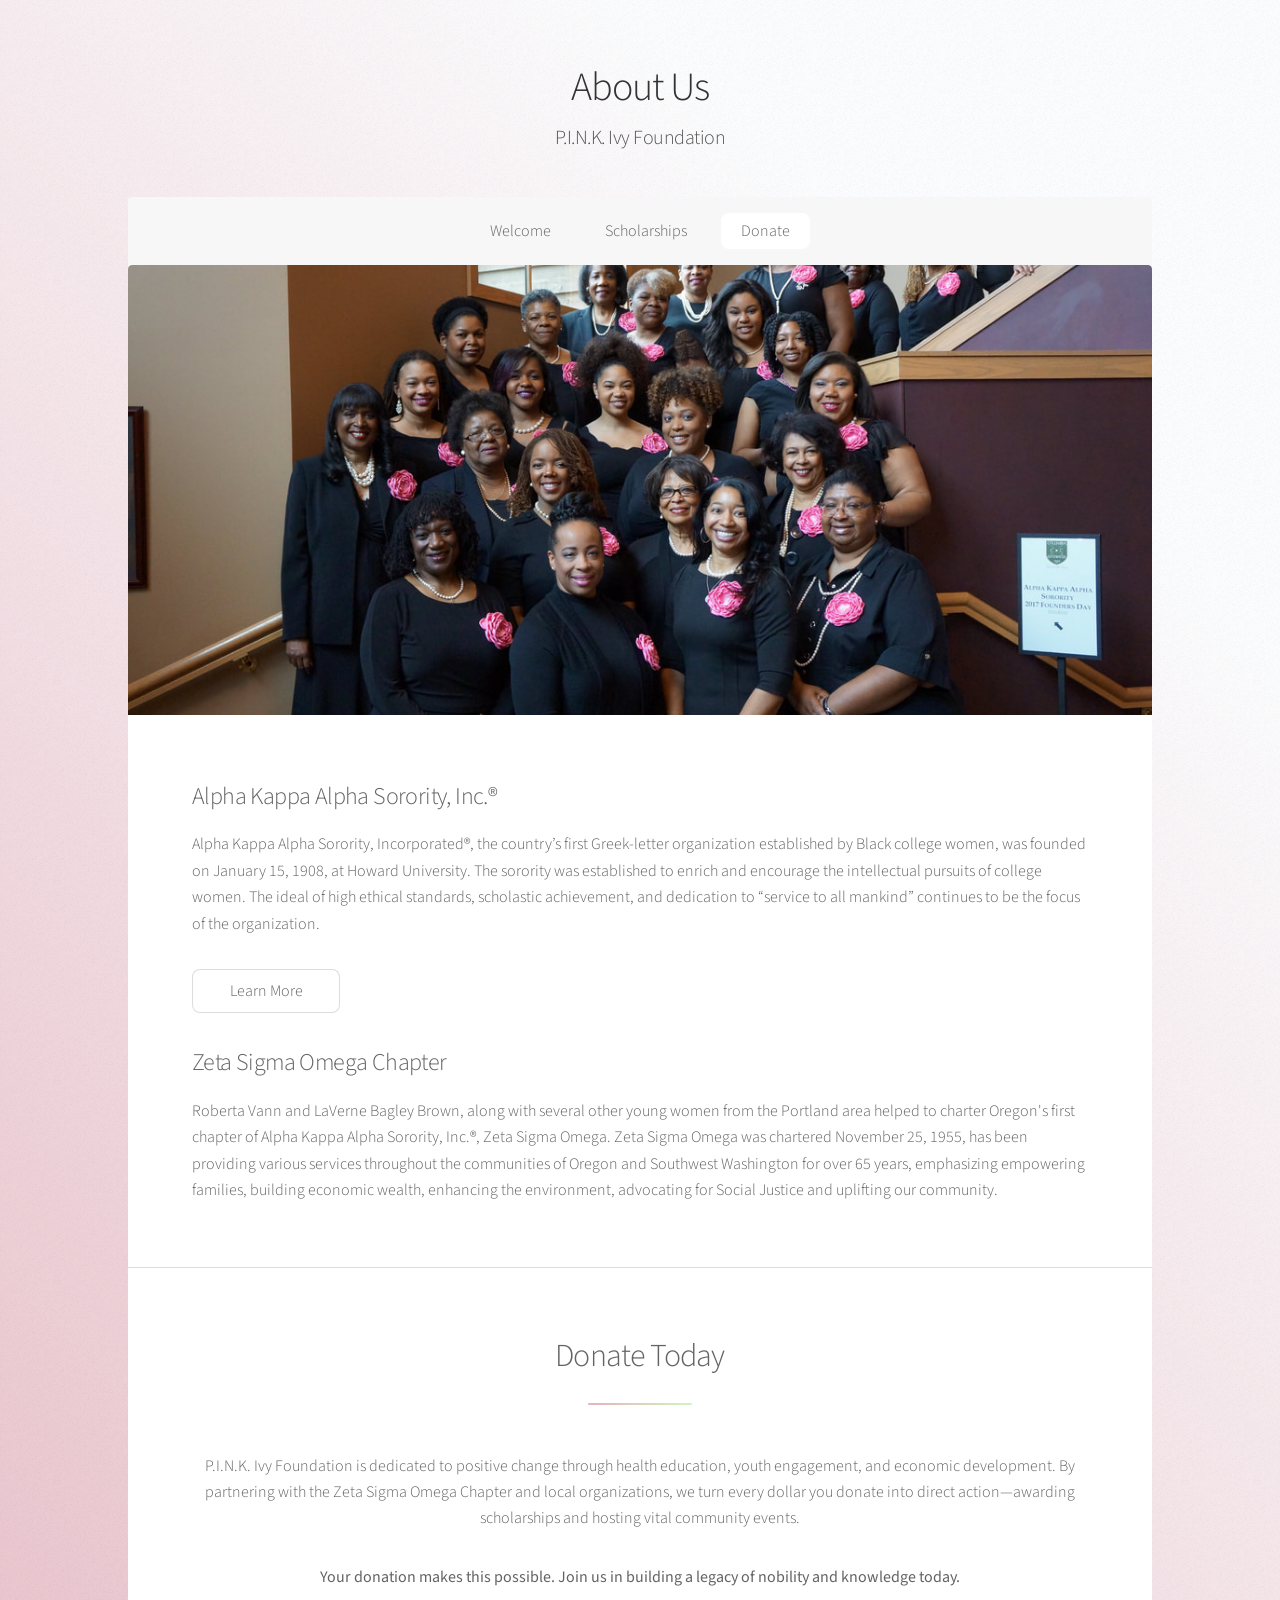
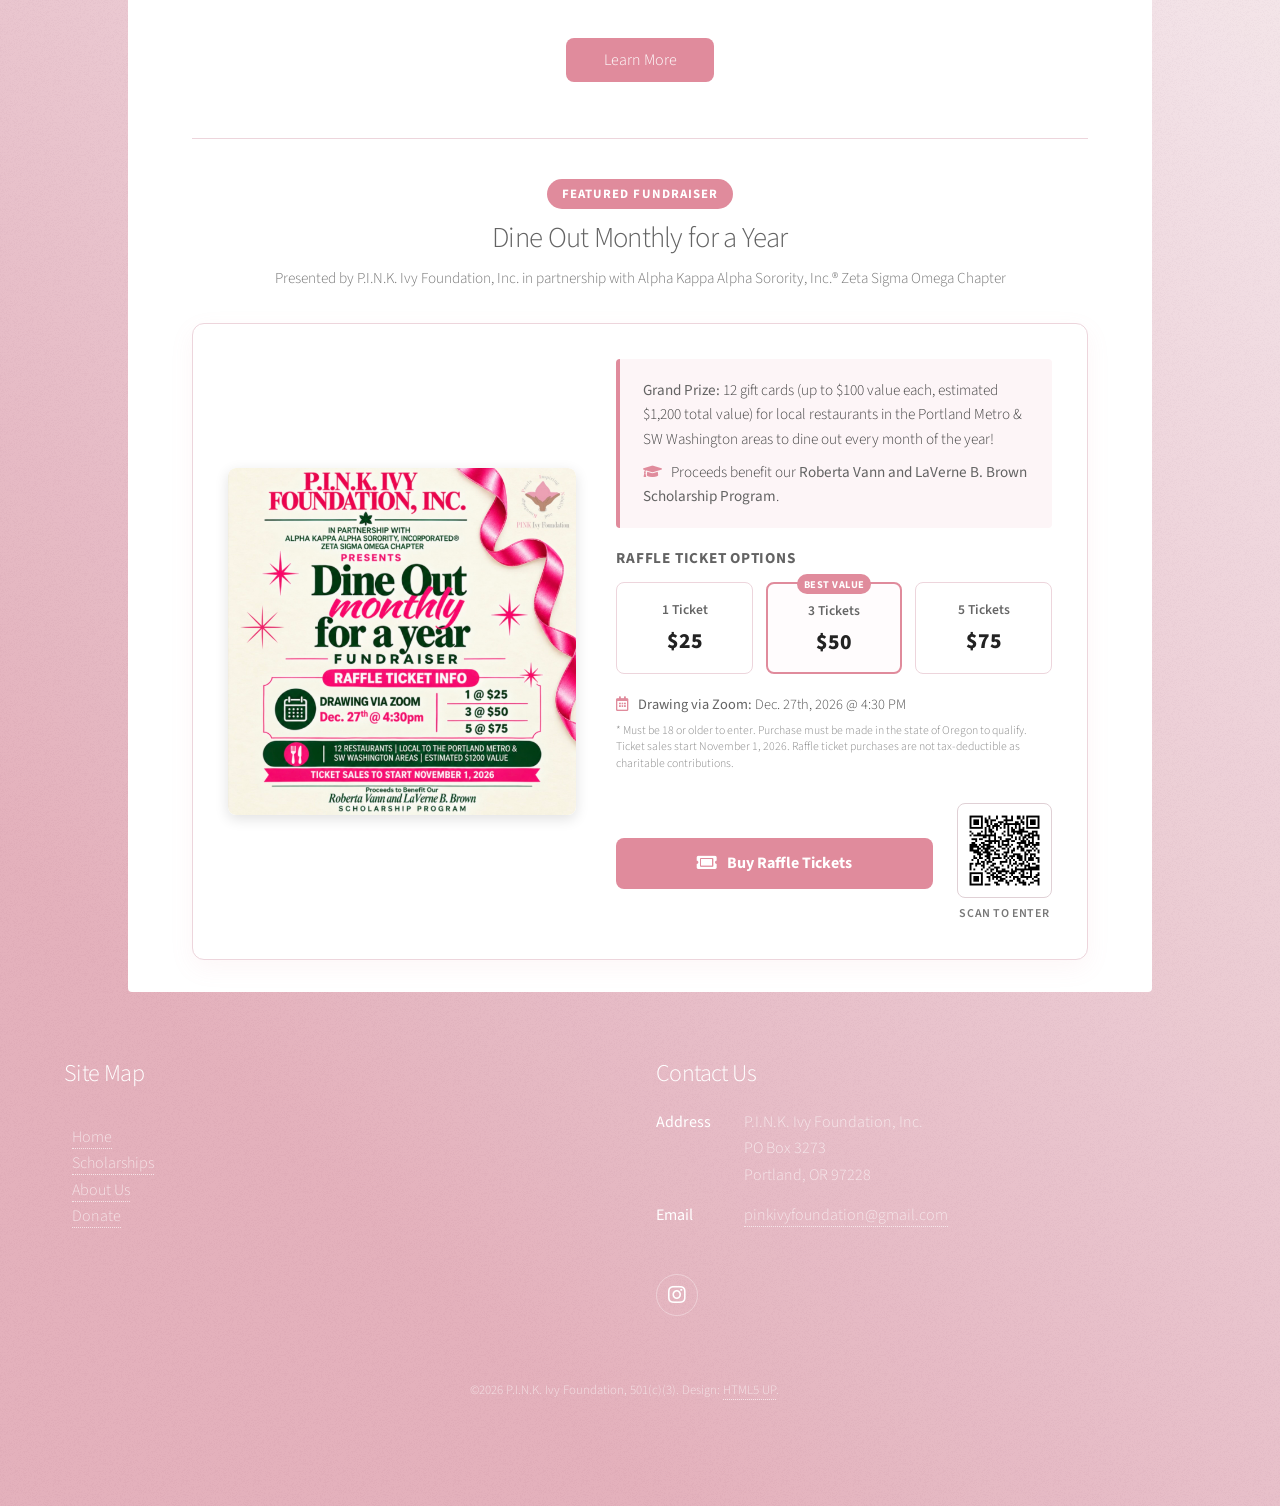
==== commit 08c71c81: "Add Dine Out Monthly for a Year raffle fundraiser to donation section" ====
--- a/about-us.html
+++ b/about-us.html
@@ -53,9 +53,9 @@
 									various services throughout the communities of Oregon and Southwest Washington for over 
 									65 years, emphasizing empowering families, building economic wealth, enhancing the environment, 
 									advocating for Social Justice and uplifting our community.</p>
-								<ul class="actions">
+								<!-- <ul class="actions">
 										<li><a href="https://www.zso1955aka.org/" class="button">Learn More</a></li>
-									</ul>
+									</ul> -->
 								<!-- <hr> -->
 					<!-- Meet our team -->
 								<!-- <h2>Meet our Team</h2> -->
@@ -96,6 +96,68 @@
 										<li><a href="https://www.zeffy.com/en-US/donation-form/rooted-in-portland-transforming-a-community" class="button primary">Learn More</a></li>
 									</ul>
 								</footer>
+
+								<!-- Dine Out Monthly for a Year Raffle Feature -->
+								<div class="raffle-feature">
+									<div class="raffle-header">
+										<span class="raffle-badge">Featured Fundraiser</span>
+										<h3>Dine Out Monthly for a Year</h3>
+										<p class="raffle-subtitle">Presented by P.I.N.K. Ivy Foundation, Inc. in partnership with Alpha Kappa Alpha Sorority, Inc.&#174; Zeta Sigma Omega Chapter</p>
+									</div>
+
+									<div class="raffle-card">
+										<div class="raffle-flyer-col">
+											<a href="https://www.zeffy.com/en-US/ticketing/pif-dine-out-monthly-for-a-year" target="_blank" rel="noopener noreferrer" class="raffle-flyer-link" title="Click to view raffle on Zeffy">
+												<img src="images/pif_dineout_2026.jpg" alt="Dine Out Monthly for a Year Fundraiser Flyer" class="raffle-flyer-img" />
+											</a>
+										</div>
+
+										<div class="raffle-details-col">
+											<div class="raffle-highlight-box">
+												<p><strong>Grand Prize:</strong> 12 gift cards (up to $100 value each, estimated $1,200 total value) for local restaurants in the Portland Metro &amp; SW Washington areas to dine out every month of the year!</p>
+												<p class="raffle-cause"><i class="fas fa-graduation-cap"></i> Proceeds benefit our <strong>Roberta Vann and LaVerne B. Brown Scholarship Program</strong>.</p>
+											</div>
+
+											<div class="raffle-pricing">
+												<h4>Raffle Ticket Options</h4>
+												<div class="raffle-tickets">
+													<div class="ticket-tier">
+														<span class="ticket-qty">1 Ticket</span>
+														<span class="ticket-price">$25</span>
+													</div>
+													<div class="ticket-tier popular">
+														<span class="ticket-badge">Best Value</span>
+														<span class="ticket-qty">3 Tickets</span>
+														<span class="ticket-price">$50</span>
+													</div>
+													<div class="ticket-tier">
+														<span class="ticket-qty">5 Tickets</span>
+														<span class="ticket-price">$75</span>
+													</div>
+												</div>
+											</div>
+
+											<div class="raffle-meta">
+												<p><i class="far fa-calendar-alt"></i> <strong>Drawing via Zoom:</strong> Dec. 27th, 2026 @ 4:30 PM</p>
+												<p class="raffle-rules"><small>* Must be 18 or older to enter. Purchase must be made in the state of Oregon to qualify. Ticket sales start November 1, 2026. Raffle ticket purchases are not tax-deductible as charitable contributions.</small></p>
+											</div>
+
+											<div class="raffle-cta-row">
+												<div class="raffle-btn-wrap">
+													<a href="https://www.zeffy.com/en-US/ticketing/pif-dine-out-monthly-for-a-year" class="button primary raffle-btn" target="_blank" rel="noopener noreferrer">
+														<i class="fas fa-ticket-alt"></i> Buy Raffle Tickets
+													</a>
+												</div>
+												<div class="raffle-qr-wrap">
+													<a href="https://www.zeffy.com/en-US/ticketing/pif-dine-out-monthly-for-a-year" target="_blank" rel="noopener noreferrer" title="Scan or click to enter raffle">
+														<img src="images/dineout_qrcode.png" alt="QR Code to purchase raffle tickets" class="raffle-qr-img" />
+													</a>
+													<span class="raffle-qr-label">Scan to Enter</span>
+												</div>
+											</div>
+										</div>
+									</div>
+								</div>
 							</section>
 
 					</div>	
@@ -119,12 +181,12 @@
 							<dl class="alt">
 								<dt>Address</dt>
 								<dd>P.I.N.K. Ivy Foundation, Inc. 
-									<br>PO Box 3723
+									<br>PO Box 3273
 									<br>Portland, OR 97228</dd>
 								<!-- <dt>Phone</dt>
 								<dd>(000) 000-0000 x 0000</dd> -->
 								<dt>Email</dt>
-								<dd><a href="#">pinkivyfoundation@gmail.com</a></dd>
+								<dd><a href="mailto:pinkivyfoundation@gmail.com"><span class="label">pinkivyfoundation@gmail.com</span></a></dd>
 							</dl>
 							<ul class="icons">
 								<!-- <li><a href="#" class="icon brands fa-facebook-f alt"><span class="label">Facebook</span></a></li> -->
--- a/assets/css/main.css
+++ b/assets/css/main.css
@@ -2806,6 +2806,45 @@
 		background-color: rgba(255, 255, 255, 0.35);
 	}
 
+/* Container creates two columns: 400px for image, rest for text */
+.scholarship-container {
+    display: grid;
+    grid-template-columns: 400px 1fr;
+    gap: 2em;
+    margin-bottom: 4em;
+    align-items: start;
+}
+
+.scholarship-image img {
+    width: 100%;
+    height: auto;
+    border-radius: 10px;
+    display: block;
+}
+
+.scholarship-text h3 {
+    margin-top: 0;
+    font-size: 1.5em;
+}
+
+/* RESPONSIVE FIX */
+@media screen and (max-width: 980px) {
+    .scholarship-container {
+        /* On smaller screens, switch to one single column */
+        grid-template-columns: 1fr;
+        text-align: center;
+    }
+
+    .scholarship-image img {
+        max-width: 400px;
+        margin: 0 auto 1.5em auto; /* Centers the image */
+    }
+    
+    .scholarship-text {
+        text-align: left; /* Keeps the list and paragraphs easy to read */
+    }
+}
+
 /* Table */
 
 	.table-wrapper {
@@ -4058,3 +4097,356 @@
         height: 80px;
     }
 }
+
+/* 1. The Container: This makes the items sit side-by-side and wrap */
+.statistics.custom-stats {
+    display: flex;
+    flex-wrap: wrap;        /* Allows items to move to the next line if they don't fit */
+    justify-content: center; /* Centers the items horizontally */
+    padding: 0;
+    list-style: none;
+    gap: 0;                 /* Keeps them touching for your "pill" effect */
+}
+
+/* 2. The Items: Make them grow and shrink as needed */
+.statistics.custom-stats li {
+    flex: 1 1 200px;       /* Grow, shrink, and set a "basis" of 200px */
+    min-width: 0;          /* Prevents blowouts */
+    background-color: #ffffff !important;
+    color: #636363 !important;
+    border: 1px solid #efefef;
+    padding: 20px;         /* Added padding so text doesn't hit the edges */
+    text-align: center;
+    box-sizing: border-box; /* Ensures padding doesn't break the width */
+}
+
+/* 3. The Responsive Fix for the Pill Shape */
+@media screen and (max-width: 736px) {
+    .statistics.custom-stats {
+        flex-direction: column; /* Stacks items vertically on mobile */
+    }
+
+    /* Resetting the "Pill" corners for mobile stacking */
+    .statistics.custom-stats li:first-child {
+        border-radius: 8px 8px 0 0; /* Rounds top corners instead of left */
+    }
+
+    .statistics.custom-stats li:last-child {
+        border-radius: 0 0 8px 8px; /* Rounds bottom corners instead of right */
+    }
+}
+
+/* ==========================================================================
+   Raffle Fundraiser Section Styles
+   ========================================================================== */
+.raffle-feature {
+    margin-top: 3.5em;
+    padding-top: 2.5em;
+    border-top: 1px solid #edd5dc;
+    text-align: left;
+}
+
+.raffle-header {
+    text-align: center;
+    margin-bottom: 2em;
+}
+
+.raffle-badge {
+    display: inline-block;
+    background-color: #e08b9c;
+    color: #ffffff;
+    font-size: 0.8em;
+    font-weight: 700;
+    letter-spacing: 0.08em;
+    text-transform: uppercase;
+    padding: 0.35em 1.2em;
+    border-radius: 20px;
+    margin-bottom: 0.8em;
+}
+
+.raffle-header h3 {
+    font-size: 1.8em;
+    margin: 0 0 0.3em 0;
+    color: #333333;
+    line-height: 1.3;
+}
+
+.raffle-header .raffle-subtitle {
+    font-size: 0.95em;
+    color: #777777;
+    margin: 0;
+}
+
+.raffle-card {
+    display: grid;
+    grid-template-columns: minmax(280px, 1fr) minmax(320px, 1.25fr);
+    gap: 2.5em;
+    align-items: center;
+    background: #ffffff;
+    border: 1px solid #edd5dc;
+    border-radius: 12px;
+    padding: 2.2em;
+    box-shadow: 0 8px 24px rgba(224, 139, 156, 0.08);
+}
+
+.raffle-flyer-col {
+    text-align: center;
+}
+
+.raffle-flyer-link {
+    display: block;
+    border-bottom: none !important;
+    border-radius: 8px;
+    overflow: hidden;
+    box-shadow: 0 4px 14px rgba(0, 0, 0, 0.12);
+    transition: transform 0.25s ease, box-shadow 0.25s ease;
+}
+
+.raffle-flyer-link:hover {
+    transform: translateY(-3px);
+    box-shadow: 0 8px 22px rgba(0, 0, 0, 0.18);
+}
+
+.raffle-flyer-img {
+    width: 100%;
+    height: auto;
+    display: block;
+    border-radius: 8px;
+}
+
+.raffle-details-col {
+    display: flex;
+    flex-direction: column;
+    gap: 1.2em;
+    text-align: left;
+}
+
+.raffle-highlight-box {
+    background: #fdf5f7;
+    border-left: 4px solid #e08b9c;
+    padding: 1.2em 1.4em;
+    border-radius: 4px;
+}
+
+.raffle-highlight-box p {
+    margin: 0 0 0.6em 0;
+    color: #444444;
+    font-size: 0.95em;
+    line-height: 1.6;
+}
+
+.raffle-highlight-box p:last-child {
+    margin-bottom: 0;
+}
+
+.raffle-highlight-box strong {
+    color: #222222;
+}
+
+.raffle-cause {
+    color: #555555;
+}
+
+.raffle-cause i {
+    color: #e08b9c;
+    margin-right: 0.4em;
+}
+
+.raffle-pricing h4 {
+    font-size: 0.95em;
+    margin: 0 0 0.8em 0;
+    color: #444444;
+    font-weight: 700;
+    text-transform: uppercase;
+    letter-spacing: 0.05em;
+}
+
+.raffle-tickets {
+    display: flex;
+    gap: 0.8em;
+    flex-wrap: wrap;
+}
+
+.ticket-tier {
+    flex: 1 1 90px;
+    min-width: 85px;
+    background: #ffffff;
+    border: 1px solid #edd5dc;
+    border-radius: 8px;
+    padding: 0.9em 0.5em 0.7em 0.5em;
+    text-align: center;
+    display: flex;
+    flex-direction: column;
+    align-items: center;
+    position: relative;
+    transition: border-color 0.2s ease, transform 0.2s ease;
+}
+
+.ticket-tier:hover {
+    border-color: #e08b9c;
+    transform: translateY(-2px);
+}
+
+.ticket-tier.popular {
+    border: 2px solid #e08b9c;
+    background: #fffcfd;
+}
+
+.ticket-badge {
+    position: absolute;
+    top: -10px;
+    background: #e08b9c;
+    color: #ffffff;
+    font-size: 0.65em;
+    font-weight: 700;
+    text-transform: uppercase;
+    padding: 0.15em 0.6em;
+    border-radius: 10px;
+    letter-spacing: 0.05em;
+    white-space: nowrap;
+}
+
+.ticket-qty {
+    font-size: 0.85em;
+    color: #666666;
+    font-weight: 600;
+    margin-top: 0.15em;
+}
+
+.ticket-price {
+    font-size: 1.35em;
+    font-weight: 800;
+    color: #222222;
+    margin-top: 0.1em;
+}
+
+.raffle-meta {
+    font-size: 0.9em;
+    color: #555555;
+}
+
+.raffle-meta p {
+    margin: 0 0 0.4em 0;
+}
+
+.raffle-meta i {
+    color: #e08b9c;
+    margin-right: 0.4em;
+}
+
+.raffle-rules {
+    font-size: 0.82em !important;
+    color: #888888 !important;
+    line-height: 1.4 !important;
+    margin-top: 0.5em !important;
+}
+
+.raffle-cta-row {
+    display: flex;
+    align-items: center;
+    gap: 1.5em;
+    flex-wrap: wrap;
+    margin-top: 0.4em;
+}
+
+.raffle-btn-wrap {
+    flex: 1 1 200px;
+}
+
+.raffle-btn {
+    display: inline-flex !important;
+    align-items: center;
+    justify-content: center;
+    width: 100%;
+    gap: 0.6em;
+    text-align: center;
+    font-weight: 700;
+    font-size: 1em !important;
+    height: 3.2em !important;
+    line-height: 3.2em !important;
+    padding: 0 1.5em !important;
+}
+
+.raffle-btn i {
+    font-size: 1.1em;
+}
+
+.raffle-qr-wrap {
+    display: flex;
+    flex-direction: column;
+    align-items: center;
+    gap: 0.4em;
+    flex-shrink: 0;
+    text-align: center;
+}
+
+.raffle-qr-wrap a {
+    border-bottom: none !important;
+    display: block;
+    line-height: 0;
+}
+
+.raffle-qr-img {
+    width: 95px;
+    height: 95px;
+    border: 1px solid #e0d0d5;
+    border-radius: 8px;
+    padding: 4px;
+    background: #ffffff;
+    transition: transform 0.2s ease, box-shadow 0.2s ease;
+}
+
+.raffle-qr-img:hover {
+    transform: scale(1.05);
+    box-shadow: 0 4px 12px rgba(224, 139, 156, 0.2);
+}
+
+.raffle-qr-label {
+    font-size: 0.75em;
+    font-weight: 600;
+    color: #777777;
+    text-transform: uppercase;
+    letter-spacing: 0.05em;
+}
+
+/* Responsive Scaling for Raffle Card */
+@media screen and (max-width: 980px) {
+    .raffle-card {
+        grid-template-columns: 1fr;
+        gap: 2em;
+        padding: 1.8em;
+    }
+
+    .raffle-flyer-col {
+        max-width: 420px;
+        margin: 0 auto;
+    }
+}
+
+@media screen and (max-width: 736px) {
+    .raffle-card {
+        padding: 1.4em 1em;
+    }
+
+    .raffle-header h3 {
+        font-size: 1.45em;
+    }
+
+    .raffle-cta-row {
+        flex-direction: column-reverse;
+        align-items: stretch;
+        gap: 1.2em;
+    }
+
+    .raffle-qr-wrap {
+        align-self: center;
+        margin-top: 0.2em;
+    }
+
+    .raffle-btn {
+        width: 100%;
+    }
+}
+
+
+
